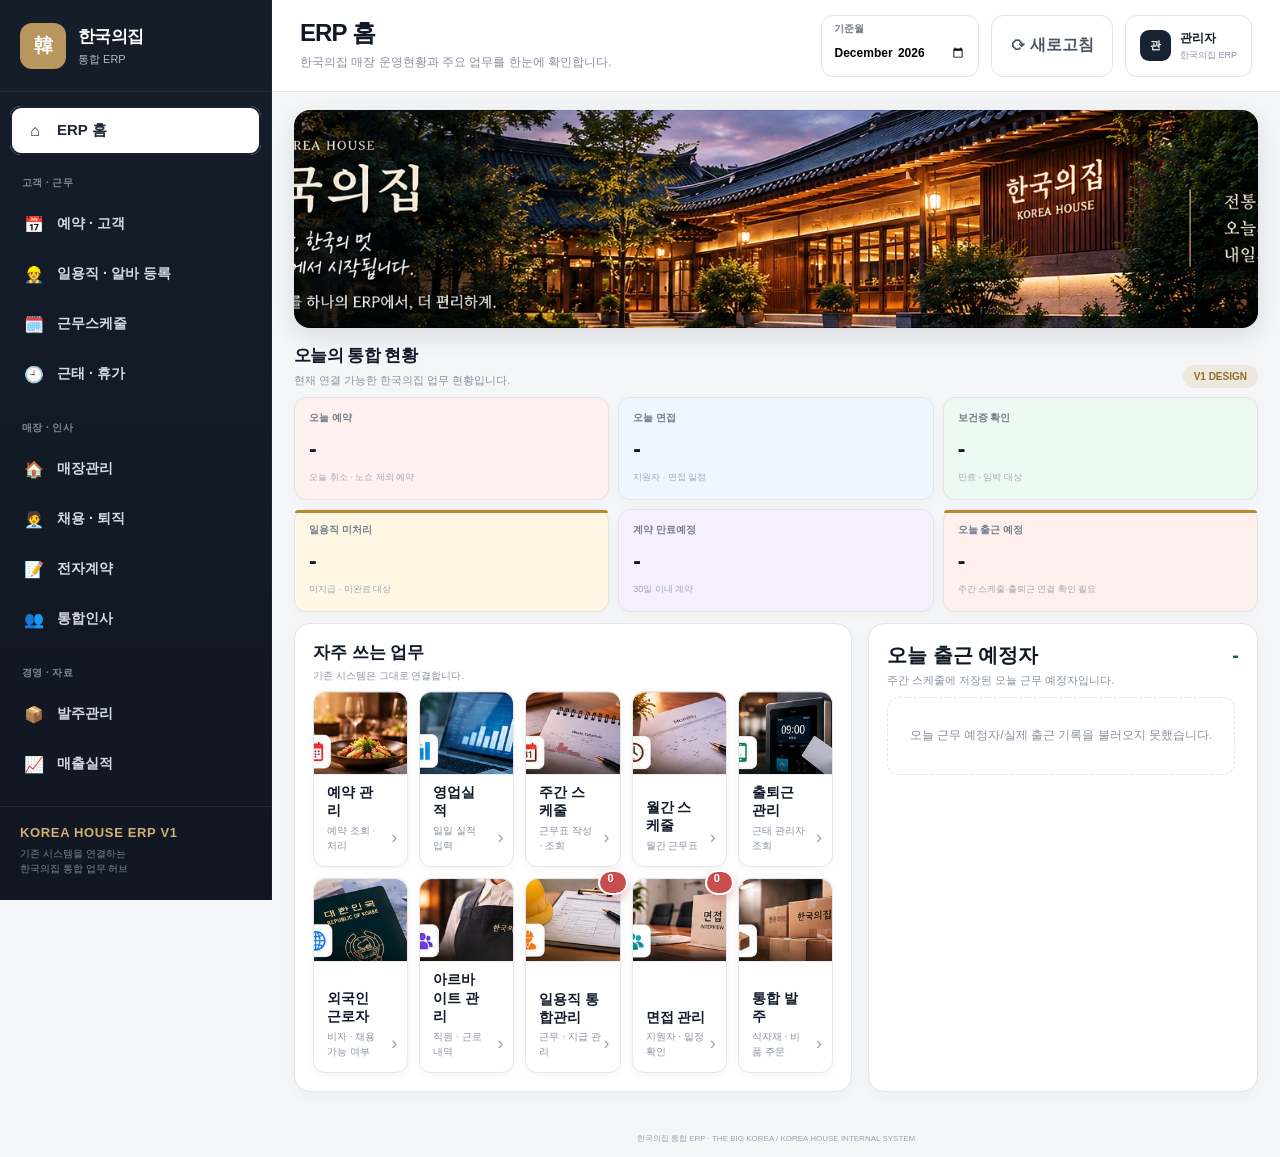
==== index.html @ a476c3e0 "자주쓰는업무 카드 및 출근예정자 확대" ====
<!doctype html>
<html lang="ko">
<head>
  <meta charset="utf-8">
  <meta name="viewport" content="width=device-width, initial-scale=1">
  <meta name="theme-color" content="#111827">
  <title>한국의집 통합 ERP</title>
  <link rel="stylesheet" href="style.css?v=13">
</head>
<body>
<div class="app">
  <aside class="sidebar">
    <div class="brand">
      <div class="brand-mark">韓</div>
      <div><strong>한국의집</strong><small>통합 ERP</small></div>
    </div>

    <div class="side-scroll">
      <a class="side-home" href="#home"><span class="side-ico">⌂</span>ERP 홈</a>

      <div class="side-section-title">고객 · 근무</div>
      <a class="side-link" href="#reservation"><span class="side-ico">📅</span>예약 · 고객</a>
      <a class="side-link" href="#daily"><span class="side-ico">👷</span>일용직 · 알바 등록</a>
      <a class="side-link" href="#schedule"><span class="side-ico">🗓️</span>근무스케줄</a>
      <a class="side-link" href="#attendance"><span class="side-ico">🕘</span>근태 · 휴가</a>

      <div class="side-section-title">매장 · 인사</div>
      <a class="side-link" href="#store"><span class="side-ico">🏠</span>매장관리</a>
      <a class="side-link" href="#recruit"><span class="side-ico">🧑‍💼</span>채용 · 퇴직</a>
      <a class="side-link" href="#contract"><span class="side-ico">📝</span>전자계약</a>
      <a class="side-link" href="#hr"><span class="side-ico">👥</span>통합인사</a>

      <div class="side-section-title">경영 · 자료</div>
      <a class="side-link" href="#order"><span class="side-ico">📦</span>발주관리</a>
      <a class="side-link" href="#performance"><span class="side-ico">📈</span>매출실적</a>
      <a class="side-link" href="#payroll"><span class="side-ico">💳</span>급여관리</a>
      <a class="side-link" href="#ledger"><span class="side-ico">📚</span>원장 · 자료</a>
    </div>

    <div class="side-footer">
      <strong>KOREA HOUSE ERP V1</strong>
      <span>기존 시스템을 연결하는<br>한국의집 통합 업무 허브</span>
    </div>
  </aside>

  <div class="main">
    <header class="topbar">
      <button class="mobile-toggle" onclick="document.body.classList.toggle('menu-open')">☰</button>
      <div class="top-title">
        <h1 id="pageTitle">ERP 홈</h1>
        <p id="pageDesc">한국의집 매장 운영현황과 주요 업무를 한눈에 확인합니다.</p>
      </div>

      <div class="top-actions">
        <div class="month-box">
          <div class="label">기준월</div>
          <input class="month-input" type="month" id="baseMonth">
        </div>
        <button class="refresh" type="button" onclick="location.reload()">⟳ 새로고침</button>
        <div class="admin-box">
          <div class="admin-icon">관</div>
          <div><strong>관리자</strong><small>한국의집 ERP</small></div>
        </div>
      </div>
    </header>

    <main class="page" id="home">
      <section class="hero home-view hero-koreahouse">
        <div>
          <div class="eyebrow">KOREA HOUSE MANAGEMENT HUB</div>
          <h2>한국의집의 모든 업무를<br><em>하나의 ERP에서 연결합니다.</em></h2>
          <p>기존 한국의집 인트라넷과 각 시스템은 그대로 유지하고, ERP에서 통합 조회·연결하는 구조입니다.</p>
        </div>
        <div class="hero-side">
          <strong>통합현황</strong>
          <span>예약 · 인사 · 근태 · 급여 · 매출</span>
        </div>
      </section>

      <section class="section home-view">
        <div class="section-head">
          <div><h3>오늘의 통합 현황</h3><p>현재 연결 가능한 한국의집 업무 현황입니다.</p></div>
          <span class="version">V1 DESIGN</span>
        </div>

        <div class="status-grid">
          <div class="status-card" role="button" tabindex="0"
               onclick="openStatusDetail('https://script.google.com/macros/s/AKfycbztW1jBJBIF9QxsXhJMmXfb24w1bPZCQbIormWPiEyiRIx2stbS3YmUABpbc4PtWnZ8/exec')"
               onkeydown="openStatusDetailByKey(event,'https://script.google.com/macros/s/AKfycbztW1jBJBIF9QxsXhJMmXfb24w1bPZCQbIormWPiEyiRIx2stbS3YmUABpbc4PtWnZ8/exec')"
               title="오늘 예약 상세내역 보기" style="cursor:pointer">
            <div class="status-label">오늘 예약</div>
            <div class="status-value" id="statusReservation">-</div>
            <div class="status-desc">오늘 취소 · 노쇼 제외 예약</div>
          </div>
          <div class="status-card" role="button" tabindex="0"
               onclick="openStatusDetail('https://thebigkorea.github.io/koreahouse-intranet/applicant-admin.html')"
               onkeydown="openStatusDetailByKey(event,'https://thebigkorea.github.io/koreahouse-intranet/applicant-admin.html')"
               title="오늘 면접 상세내역 보기" style="cursor:pointer">
            <div class="status-label">오늘 면접</div>
            <div class="status-value" id="statusInterview">-</div>
            <div class="status-desc">지원자 · 면접 일정</div>
          </div>
          <div class="status-card" role="button" tabindex="0"
               onclick="openStatusDetail('https://thebigkorea.github.io/koreahouse-intranet/health-cert.html')"
               onkeydown="openStatusDetailByKey(event,'https://thebigkorea.github.io/koreahouse-intranet/health-cert.html')"
               title="보건증 상세내역 보기" style="cursor:pointer">
            <div class="status-label">보건증 확인</div>
            <div class="status-value" id="statusHealth">-</div>
            <div class="status-desc">만료 · 임박 대상</div>
          </div>
          <div class="status-card emphasis" role="button" tabindex="0"
               onclick="openStatusDetail('https://thebigkorea.github.io/thebigkorea-hq/daily-worker.html')"
               onkeydown="openStatusDetailByKey(event,'https://thebigkorea.github.io/thebigkorea-hq/daily-worker.html')"
               title="일용직 미처리 상세내역 보기" style="cursor:pointer">
            <div class="status-label">일용직 미처리</div>
            <div class="status-value" id="statusDaily">-</div>
            <div class="status-desc">미지급 · 미완료 대상</div>
          </div>
          <div class="status-card" role="button" tabindex="0"
               onclick="openStatusDetail('https://thebigkorea.github.io/thebigkorea-hq/contract-admin.html')"
               onkeydown="openStatusDetailByKey(event,'https://thebigkorea.github.io/thebigkorea-hq/contract-admin.html')"
               title="계약 만료예정 상세내역 보기" style="cursor:pointer">
            <div class="status-label">계약 만료예정</div>
            <div class="status-value" id="statusContract">-</div>
            <div class="status-desc">30일 이내 계약</div>
          </div>
          <div class="status-card emphasis" role="button" tabindex="0"
               onclick="openStatusDetail('https://thebigkorea.github.io/koreahouse-weekly-schedule/')"
               onkeydown="openStatusDetailByKey(event,'https://thebigkorea.github.io/koreahouse-weekly-schedule/')"
               title="오늘 주간 근무표 보기"
               style="cursor:pointer">
            <div class="status-label">오늘 출근 예정</div>
            <div class="status-value" id="statusAttendance">-</div>
            <div class="status-desc" id="statusAttendanceDesc">주간 근무표 불러오는 중</div>
          </div>
        </div>

        <div class="home-lower">
          <div class="panel">
            <div class="panel-head">
              <div><h3>자주 쓰는 업무</h3><p>기존 시스템은 그대로 연결합니다.</p></div>
            </div>
            <div class="quick-grid">
              <a class="quick quick-reservation" target="_blank" href="https://script.google.com/macros/s/AKfycbztW1jBJBIF9QxsXhJMmXfb24w1bPZCQbIormWPiEyiRIx2stbS3YmUABpbc4PtWnZ8/exec"><span><strong>예약 관리</strong><small>예약 조회 · 처리</small></span>
              </a>
              <a class="quick quick-sales" target="_blank" href="https://script.google.com/macros/s/AKfycbx-QNqhusp57z6cxhKLcTymf0z5gx7mHkt9kOrcLEGIfxN9b-kgNlk8qtZ_VLWv57dA/exec"><span><strong>영업실적</strong><small>일일 실적 입력</small></span>
              </a>
              <a class="quick quick-weekly" target="_blank" href="https://thebigkorea.github.io/koreahouse-weekly-schedule/"><span><strong>주간 스케줄</strong><small>근무표 작성 · 조회</small></span>
              </a>
              <a class="quick quick-monthly" target="_blank" href="https://thebigkorea.github.io/koreahouse-schedule/"><span><strong>월간 스케줄</strong><small>월간 근무표</small></span>
              </a>
              <a class="quick quick-attendance" href="#" onclick="openAttendanceManage();return false"><span><strong>출퇴근 관리</strong><small>근태 관리자 조회</small></span>
              </a>
              <a class="quick quick-foreign" target="_blank" href="https://thebigkorea.github.io/thebigkorea-hq/foreign-worker-visa.html"><span><strong>외국인 근로자</strong><small>비자 · 채용 가능 여부</small></span>
              </a>
              <a class="quick quick-parttime" target="_blank" href="https://script.google.com/macros/s/AKfycbxvr3itmxIu-yO8yzKkcN0EcBH9TY41f4-E_jVIrCeGn8BxSmuAbmARlV9cXKGAN-aPRA/exec"><span><strong>아르바이트 관리</strong><small>직원 · 근로내역</small></span>
              </a>
              <a class="quick quick-daily" target="_blank" href="https://thebigkorea.github.io/thebigkorea-hq/daily-worker.html"><span><strong>일용직 통합관리</strong><small>근무 · 지급 관리</small></span>
                <span id="koreaDailyUnpaidBadgeTop" class="badge">0</span>
              </a>
              <a class="quick quick-interview" target="_blank" href="https://thebigkorea.github.io/koreahouse-intranet/applicant-admin.html"><span><strong>면접 관리</strong><small>지원자 · 일정 확인</small></span>
                <span id="todayInterviewBadgeTop" class="badge">0</span>
              </a>
              <a class="quick quick-order" target="_blank" href="https://thebigkorea.github.io/koreahouse-intranet/koreahouse-order.html"><span><strong>통합 발주</strong><small>식자재 · 비품 주문</small></span>
              </a>
            </div>
          </div>

          <div class="panel attendance-roster-panel">
            <div class="panel-head">
              <div><h3>오늘 출근 예정자</h3><p>주간 스케줄에 저장된 오늘 근무 예정자입니다.</p></div>
              <strong class="attendance-roster-count" id="attendanceRosterCount">-</strong>
            </div>
            <div class="attendance-name-list" id="attendanceNameList">
              <div class="attendance-empty">오늘 근무 예정자 목록을 불러오는 중입니다.</div>
            </div>
          </div>

        </div>
      </section>

      <section class="section work-view" id="workArea">
        <div class="section-head"><div><h3>전체 업무</h3><p>업무 성격별 세부 시스템입니다.</p></div></div>
        <div class="module-grid">

          <article class="module" id="store">
            <div class="module-head"><span class="module-icon">🏠</span><div><h4>매장관리</h4><p>한국의집 운영 입력, 보건증 및 매장 원장</p></div></div>
            <div class="module-body">
              <div class="task-grid">
                <a class="task primary" target="_blank" href="https://thebigkorea.github.io/koreahouse-intranet/store-manager.html">매장 운영 입력</a>
                <a class="task" target="_blank" href="https://docs.google.com/spreadsheets/d/1msk6vf_5zPXcUH9iimGW82BQzeiKXpDyxm2itsq7o1Q/edit?gid=370891861#gid=370891861">매장 원장 조회</a>
                <a class="task" target="_blank" href="https://drive.worksmobile.com/drive/web/my?resourceKey=MTAwMDAxNTA0NzA1MTQyfDM0NzI2MDA4NDIzMTAyMjcyMDl8RHww&resourceLocation=24101">영업 관련 파일</a>
                <a class="task" target="_blank" href="https://thebigkorea.github.io/koreahouse-intranet/health-cert.html">보건증 관리<span id="healthCertBadge" class="badge">0</span></a>
              </div>
            </div>
          </article>

          <article class="module" id="reservation">
            <div class="module-head"><span class="module-icon">📅</span><div><h4>예약 · 고객관리</h4><p>예약, 고객 CRM, 문자 발송</p></div></div>
            <div class="module-body">
              <div class="task-grid">
                <a class="task primary" target="_blank" href="https://script.google.com/macros/s/AKfycbztW1jBJBIF9QxsXhJMmXfb24w1bPZCQbIormWPiEyiRIx2stbS3YmUABpbc4PtWnZ8/exec">예약 관리</a>
                <a class="task" target="_blank" href="https://script.google.com/macros/s/AKfycbztW1jBJBIF9QxsXhJMmXfb24w1bPZCQbIormWPiEyiRIx2stbS3YmUABpbc4PtWnZ8/exec?page=customer-manager">고객 관리</a>
                <a class="task" target="_blank" href="https://script.google.com/macros/s/AKfycbztW1jBJBIF9QxsXhJMmXfb24w1bPZCQbIormWPiEyiRIx2stbS3YmUABpbc4PtWnZ8/exec?page=sms-manager">문자 관리</a>
              </div>
            </div>
          </article>

          <article class="module" id="order">
            <div class="module-head"><span class="module-icon">📦</span><div><h4>발주관리</h4><p>식자재 · 비품 발주 및 관련 자료</p></div></div>
            <div class="module-body">
              <div class="task-grid">
                <a class="task primary" target="_blank" href="https://thebigkorea.github.io/koreahouse-intranet/koreahouse-order.html">통합 발주</a>
                <a class="task" target="_blank" href="https://drive.worksmobile.com/drive/web/my?resourceKey=MTAwMDAxNTA0NzA1MTQyfDM0NzI2MDA4NDIzMTAyMjcyMDl8RHww&resourceLocation=24101">발주 · 영업 관련 파일</a>
              </div>
            </div>
          </article>

          <article class="module" id="schedule">
            <div class="module-head"><span class="module-icon">🗓️</span><div><h4>근무 스케줄</h4><p>주간 · 월간 근무계획</p></div></div>
            <div class="module-body">
              <div class="task-grid">
                <a class="task primary" target="_blank" href="https://thebigkorea.github.io/koreahouse-weekly-schedule/">주간 스케줄 관리</a>
                <a class="task" target="_blank" href="https://thebigkorea.github.io/koreahouse-schedule/">월간 스케줄 관리</a>
                <a class="task" target="_blank" href="https://docs.google.com/spreadsheets/d/1y1f4noa90DCA_YxZYx9MXe_A523Z5g2raeLU4d4wwb4/edit?gid=950636545#gid=950636545">스케줄 원장</a>
              </div>
            </div>
          </article>

          <article class="module" id="performance">
            <div class="module-head"><span class="module-icon">📈</span><div><h4>매출 · 영업실적</h4><p>실적 입력, 조회, 대시보드</p></div></div>
            <div class="module-body">
              <div class="task-grid">
                <a class="task primary" target="_blank" href="https://script.google.com/macros/s/AKfycbx-QNqhusp57z6cxhKLcTymf0z5gx7mHkt9kOrcLEGIfxN9b-kgNlk8qtZ_VLWv57dA/exec">영업실적 입력</a>
                <a class="task" target="_blank" href="https://script.google.com/macros/s/AKfycbzX4BEypYJv6h-5FZBTCFx1iJfHk-3DPBIHO9yRJfUmdXyy6xATo7vGnjG_T1swabh7XQ/exec">경영 대시보드</a>
                <a class="task" target="_blank" href="https://docs.google.com/spreadsheets/d/1VXAFKtm7IaK6Ns_QbrRzpP8XnzBHau6e49GXhNe0uQg/edit?gid=949326317#gid=949326317">영업실적 원장</a>
              </div>
            </div>
          </article>

          <article class="module" id="hr">
            <div class="module-head"><span class="module-icon">👥</span><div><h4>통합 인사</h4><p>직원정보 및 인사대장</p></div></div>
            <div class="module-body">
              <div class="task-grid">
                <a class="task secure" href="#" onclick="openHrLedger();return false">인사관리대장</a>
                <a class="task" target="_blank" href="https://thebigkorea.github.io/thebigkorea-hq/employee-info.html">직원정보 입력</a>
              </div>
            </div>
          </article>

          <article class="module" id="attendance">
            <div class="module-head"><span class="module-icon">🕘</span><div><h4>근태 · 휴가</h4><p>출퇴근, 초과근무, 연월차</p></div></div>
            <div class="module-body">
              <div class="task-grid">
                <a class="task primary" target="_blank" href="https://thebigkorea.github.io/koreahouse-attendance/?v=3">출퇴근 등록</a>
                <a class="task secure" href="#" onclick="openAttendanceAdmin();return false">출퇴근 관리자</a>
                <a class="task secure" href="#" onclick="openOvertimePage('https://thebigkorea.github.io/koreahouse-intranet/overtime.html');return false">초과근무 입력</a>
                <a class="task secure" href="#" onclick="openOvertimePage('https://thebigkorea.github.io/koreahouse-intranet/overtime-admin.html');return false">초과근무 조회</a>
                <a class="task" target="_blank" href="https://thebigkorea.github.io/koreahouse-leave/">연월차 관리</a>
              </div>
            </div>
          </article>

          <article class="module" id="contract">
            <div class="module-head"><span class="module-icon">📝</span><div><h4>전자계약</h4><p>근로계약 작성 및 계약서 관리</p></div></div>
            <div class="module-body">
              <div class="task-grid">
                <a class="task primary" target="_blank" href="https://thebigkorea.github.io/thebigkorea-hq/regular-contract.html">정규직 근로계약서</a>
                <a class="task" target="_blank" href="https://thebigkorea.github.io/thebigkorea-hq/part-contract.html">아르바이트 근로계약서</a>
                <a class="task" target="_blank" href="https://thebigkorea.github.io/thebigkorea-hq/service-contract.html">사업소득 · 용역계약서</a>
                <a class="task" target="_blank" href="https://thebigkorea.github.io/thebigkorea-hq/contract-admin.html">계약서 관리자<span id="contractExpireBadge" class="badge">0</span></a>
              </div>
            </div>
          </article>

          <article class="module" id="payroll">
            <div class="module-head"><span class="module-icon">💳</span><div><h4>급여관리</h4><p>급여 조회, 계산, 확정</p></div></div>
            <div class="module-body">
              <div class="task-grid">
                <a class="task primary" target="_blank" href="https://thebigkorea.github.io/thebigkorea-payroll-test/">급여관리</a>
              </div>
            </div>
          </article>

          <article class="module" id="daily">
            <div class="module-head"><span class="module-icon">👷</span><div><h4>일용직 · 알바 등록</h4><p>근로내역 및 지급 관리</p></div></div>
            <div class="module-body">
              <div class="task-grid">
                <a class="task primary" target="_blank" href="https://thebigkorea.github.io/thebigkorea-hq/daily-worker.html">일용직 통합관리<span id="koreaDailyUnpaidBadge" class="badge">0</span></a>
                <a class="task" target="_blank" href="https://script.google.com/macros/s/AKfycbxvr3itmxIu-yO8yzKkcN0EcBH9TY41f4-E_jVIrCeGn8BxSmuAbmARlV9cXKGAN-aPRA/exec">아르바이트 관리</a>
                <a class="task" target="_blank" href="https://docs.google.com/spreadsheets/d/1df-V4NKqg1rIYCk9hGH39iQZZdNkIfIpwA4DRjhsYcg/edit?gid=0#gid=0">일용직 원장<span id="dailyUnpaidBadgeReport" class="badge">0</span></a>
              </div>
            </div>
          </article>

          <article class="module" id="recruit">
            <div class="module-head"><span class="module-icon">🧑‍💼</span><div><h4>채용 · 퇴직</h4><p>지원자, 증명서, 비자 및 퇴직 관리</p></div></div>
            <div class="module-body">
              <div class="task-grid">
                <a class="task" target="_blank" href="https://thebigkorea.github.io/koreahouse-intranet/applicant.html">지원자 등록</a>
                <a class="task primary" target="_blank" href="https://thebigkorea.github.io/koreahouse-intranet/applicant-admin.html">면접 관리<span id="todayInterviewBadge" class="badge">0</span></a>
                <a class="task" target="_blank" href="https://thebigkorea.github.io/thebigkorea-hq/foreign-worker-visa.html">외국인 비자 확인</a>
                <a class="task" target="_blank" href="https://thebigkorea.github.io/hr-system/certificate.html">재직증명서</a>
                <a class="task" target="_blank" href="https://thebigkorea.github.io/hr-system/career.html">경력증명서</a>
                <a class="task" target="_blank" href="https://thebigkorea.github.io/hr-system/retirement-admin.html">퇴직서 작성</a>
                <a class="task" target="_blank" href="https://thebigkorea.github.io/hr-system/retirement-list.html">퇴직서 관리자</a>
              </div>
            </div>
          </article>

          <article class="module" id="ledger">
            <div class="module-head"><span class="module-icon">📚</span><div><h4>원장 · 관리자 자료</h4><p>각종 원장 및 관리자 조회</p></div></div>
            <div class="module-body">
              <div class="task-grid">
                <a class="task secure" href="#" onclick="openStaffList();return false">직원 목록</a>
                <a class="task secure" href="#" onclick="openHrSheet();return false">인사 원장 조회</a>
                <a class="task secure" href="#" onclick="openApplicantSheet();return false">지원자 원장 조회</a>
                <a class="task secure" href="#" onclick="openContractLedger();return false">근로계약서 원장</a>
                <a class="task" target="_blank" href="https://thebigkorea.github.io/hr-system/retirement-auth.html">퇴직서 원장</a>
              </div>
              <div class="admin-note">기존 HTML에 깨진 문자열로 들어 있던 일부 관리자 링크는 실제 주소 확인 전까지 제외했습니다.</div>
            </div>
          </article>

        </div>
      </section>
    </main>

    <footer>한국의집 통합 ERP · THE BIG KOREA / KOREA HOUSE INTERNAL SYSTEM</footer>
  </div>
</div>

  <script>
    function openStatusDetail(url) {
      window.open(url, '_blank', 'noopener,noreferrer');
    }

    function openStatusDetailByKey(event, url) {
      if (event.key === 'Enter' || event.key === ' ') {
        event.preventDefault();
        openStatusDetail(url);
      }
    }

    // 왼쪽 메뉴와 동일한 순서로 전체 업무 카드를 배치합니다.
    const moduleOrder = [
      'reservation',
      'daily',
      'schedule',
      'attendance',
      'store',
      'recruit',
      'contract',
      'hr',
      'order',
      'performance',
      'payroll',
      'ledger'
    ];

    const moduleGrid = document.querySelector('.module-grid');
    moduleOrder.forEach((id) => {
      const module = document.getElementById(id);
      if (moduleGrid && module) moduleGrid.appendChild(module);
    });
  </script>
  <script src="script.js?v=10"></script>
  <script>
    /* ===== 기존 한국의집 업무 포털 주소 기준 강제 보정 ===== */
    function erpSecureOpen(message, url) {
      if (typeof secureOpen === 'function') {
        return secureOpen(message, url);
      }
      const pw = prompt(message);
      if (pw === null) return;
      if (pw !== '1234') {
        alert('비밀번호가 올바르지 않습니다.');
        return;
      }
      window.open(url, '_blank', 'noopener,noreferrer');
    }

    function openOvertimePage(url) {
      erpSecureOpen('초과근무 관리 비밀번호를 입력하세요.', url);
    }
    function openHrLedger() {
      erpSecureOpen('인사관리대장 비밀번호를 입력하세요.', 'https://thebigkorea.github.io/thebigkorea-hq/employee-admin.html');
    }
    function openHrSheet() {
      erpSecureOpen('인사 원장조회 비밀번호를 입력하세요.', 'https://docs.google.com/spreadsheets/d/1sSKno2C3Gnvx-FwfEru_rsP0QWzliWcVEQIKe9vXFqc/edit?gid=0#gid=0');
    }
    function openApplicantSheet() {
      erpSecureOpen('지원자 원장조회 비밀번호를 입력하세요.', 'https://docs.google.com/spreadsheets/d/1WgLVb-hTehmz2huM5e-gyds1s8aX-7eBhMCYVZEyFDM/edit?gid=1278172800#gid=1278172800');
    }
    function openAttendanceAdmin() {
      erpSecureOpen('출퇴근 관리자 조회 비밀번호를 입력하세요.', 'https://thebigkorea.github.io/koreahouse-attendance/admin.html');
    }
    function openAttendanceManage() {
      erpSecureOpen('출퇴근 관리 비밀번호를 입력하세요.', 'https://thebigkorea.github.io/koreahouse-attendance/admin.html');
    }
    function openStaffList() {
      erpSecureOpen('직원 목록 비밀번호를 입력하세요.', 'https://docs.google.com/spreadsheets/d/1y1f4noa90DCA_YxZYx9MXe_A523Z5g2raeLU4d4wwb4/edit?gid=422940514#gid=422940514');
    }
    function openContractLedger() {
      erpSecureOpen('근로계약서 원장조회 비밀번호를 입력하세요.', 'https://docs.google.com/spreadsheets/d/1sSKno2C3Gnvx-FwfEru_rsP0QWzliWcVEQIKe9vXFqc/edit?gid=1591232369#gid=1591232369');
    }
  </script>
</body>
</html>
---- style.css ----
:root{
      --navy:#111827;
      --navy2:#1d2638;
      --navy3:#232d40;
      --gold:#c3984e;
      --bg:#f5f6f8;
      --paper:#ffffff;
      --line:#e1e5ea;
      --ink:#111827;
      --muted:#8992a1;
      --blue:#4b65d8;
      --red:#c95555;
      --green:#2f7a61;
      --orange:#c8922d;
      --sidebar:272px;
      --shadow:0 10px 28px rgba(17,24,39,.07);
    }
    *{box-sizing:border-box}
    html{scroll-behavior:smooth}
    body{
      margin:0;
      background:var(--bg);
      color:var(--ink);
      font-family:Pretendard,"Noto Sans KR","Segoe UI",sans-serif;
    }
    a{text-decoration:none;color:inherit}
    button,input{font:inherit}

    .app{
      min-height:100vh;
      display:grid;
      grid-template-columns:var(--sidebar) minmax(0,1fr);
    }

    /* SIDEBAR */
    .sidebar{
      position:sticky;top:0;height:100vh;
      background:linear-gradient(180deg,#151d2b 0%,#101722 100%);
      color:#fff;
      display:flex;flex-direction:column;
      border-right:1px solid rgba(255,255,255,.04);
      z-index:50;
    }
    .brand{
      min-height:92px;
      display:flex;align-items:center;gap:12px;
      padding:18px 20px;
      border-bottom:1px solid rgba(255,255,255,.08);
    }
    .brand-mark{
      width:46px;height:46px;border-radius:12px;
      background:#b9965e;
      display:grid;place-items:center;
      font-size:19px;font-weight:900;color:#fff;
      flex:none;
    }
    .brand strong{display:block;font-size:17px;letter-spacing:-.03em}
    .brand small{display:block;margin-top:4px;color:#aeb7c3;font-size:11px}
    .side-scroll{overflow:auto;padding:14px 10px 18px}
    .side-home{
      display:flex;align-items:center;gap:11px;
      min-height:49px;padding:0 14px;
      background:#fff;color:#1f2937;
      border-radius:11px;
      font-weight:800;font-size:15px;
      box-shadow:inset 0 0 0 2px #172033;
    }
    .side-section-title{
      padding:21px 12px 8px;
      font-size:10px;
      color:#7e8898;
      letter-spacing:.04em;
      font-weight:800;
    }
    .side-link{
      display:flex;align-items:center;gap:12px;
      min-height:48px;padding:0 13px;
      border-radius:10px;
      color:#d4dae2;
      font-weight:750;font-size:14px;
      margin:2px 0;
    }
    .side-link:hover{background:rgba(255,255,255,.075);color:#fff}
    .side-ico{width:22px;text-align:center;font-size:16px}
    .side-footer{
      margin-top:auto;
      padding:18px 20px 24px;
      border-top:1px solid rgba(255,255,255,.08);
    }
    .side-footer strong{display:block;color:#d1ae72;font-size:13px;letter-spacing:.05em}
    .side-footer span{display:block;margin-top:6px;color:#798494;font-size:10px;line-height:1.5}

    /* TOPBAR */
    .main{min-width:0}
    .topbar{
      height:92px;
      background:#fff;
      border-bottom:1px solid var(--line);
      display:flex;align-items:center;
      padding:0 28px;
      position:sticky;top:0;z-index:30;
    }
    .top-title h1{font-size:24px;line-height:1;margin:0;letter-spacing:-.04em}
    .top-title p{margin:9px 0 0;color:var(--muted);font-size:12px}
    .top-actions{
      margin-left:auto;display:flex;align-items:center;gap:12px;
    }
    .month-box .label{
      font-size:10px;color:#70798a;font-weight:800;margin-bottom:5px;
    }
    .month-input{
      height:39px;border:1px solid #dfe4ea;border-radius:10px;
      background:#fff;padding:0 10px;font-size:12px;font-weight:800;
    }
    .refresh{
      height:42px;padding:0 15px;border:1px solid #dfe4ea;background:#fff;
      border-radius:10px;font-weight:800;color:#4b5563;cursor:pointer;
    }
    .admin-box{
      height:46px;padding:0 12px;
      border:1px solid #dfe4ea;border-radius:11px;
      display:flex;align-items:center;gap:9px;background:#fff;
    }
    .admin-icon{
      width:31px;height:31px;border-radius:9px;background:#192233;color:#fff;
      display:grid;place-items:center;font-size:11px;font-weight:900;
    }
    .admin-box strong{display:block;font-size:12px}
    .admin-box small{display:block;color:var(--muted);font-size:9px;margin-top:2px}
    .mobile-toggle{display:none}

    .page{
      max-width:1500px;
      margin:auto;
      padding:27px 28px 40px;
    }

    /* HERO */
    .hero{
      min-height:198px;
      border-radius:21px;
      background:linear-gradient(125deg,#20293c 0%,#1c2639 65%,#192235 100%);
      color:#fff;
      padding:33px;
      display:grid;
      grid-template-columns:minmax(0,1fr) 228px;
      align-items:center;
      gap:28px;
      box-shadow:var(--shadow);
    }
    .eyebrow{font-size:11px;font-weight:900;letter-spacing:.16em;color:#d4af72}
    .hero h2{
      font-size:29px;line-height:1.4;margin:10px 0 12px;
      letter-spacing:-.045em;
    }
    .hero p{margin:0;color:#c9d0da;font-size:13px}
    .hero-side{
      min-height:94px;border:1px solid rgba(255,255,255,.15);
      background:rgba(255,255,255,.055);
      border-radius:17px;padding:22px;
      display:flex;flex-direction:column;justify-content:center;
    }
    .hero-side strong{font-size:18px}
    .hero-side span{margin-top:7px;color:#bbc4d0;font-size:11px}

    /* SECTION */
    .section{margin-top:26px;scroll-margin-top:108px}
    .section-head{
      display:flex;justify-content:space-between;align-items:flex-end;
      gap:16px;margin-bottom:13px;
    }
    .section-head h3{font-size:18px;margin:0;letter-spacing:-.035em}
    .section-head p{font-size:11px;color:var(--muted);margin:6px 0 0}
    .version{
      padding:6px 11px;border-radius:20px;background:#eee8dc;
      color:#8e6e32;font-size:10px;font-weight:900;
    }

    /* STATUS */
    .status-grid{
      display:grid;grid-template-columns:repeat(6,minmax(0,1fr));gap:12px;
    }
    .status-card{
      min-height:130px;
      background:#fff;border:1px solid var(--line);border-radius:16px;
      padding:18px;
      box-shadow:0 3px 12px rgba(17,24,39,.03);
      position:relative;
    }
    .status-card.emphasis::before{
      content:"";position:absolute;left:0;right:0;top:0;height:3px;
      border-radius:16px 16px 0 0;background:#b88934;
    }
    .status-label{font-size:11px;color:#737d8c;font-weight:800}
    .status-value{font-size:26px;font-weight:900;margin-top:17px;letter-spacing:-.04em}
    .status-desc{font-size:10px;color:#a0a7b2;margin-top:13px}

    /* HOME LOWER */
    .home-lower{
      display:grid;grid-template-columns:minmax(0,2fr) minmax(310px,.9fr);
      gap:16px;margin-top:15px;
    }
    .panel{
      background:#fff;border:1px solid var(--line);border-radius:17px;
      padding:22px;box-shadow:0 4px 14px rgba(17,24,39,.035);
    }
    .panel-head{
      display:flex;justify-content:space-between;align-items:start;gap:12px;
      margin-bottom:12px;
    }
    .panel-head h3{margin:0;font-size:20px;line-height:1.3}
    .panel-head p{margin:7px 0 0;color:var(--muted);font-size:12px;line-height:1.5}
    .panel-head a{font-size:12px;color:#5368d7;font-weight:800;padding:3px 0}

    .quick-grid{
      display:grid;grid-template-columns:repeat(5,minmax(0,1fr));gap:12px;
    }
    .quick{
      min-height:138px;
      border:1px solid var(--line);
      border-radius:14px;padding:20px;
      background:#fff;
      display:flex;flex-direction:column;justify-content:space-between;
      position:relative;transition:.15s;
    }
    .quick:hover{transform:translateY(-2px);border-color:#c8ced7;box-shadow:0 8px 18px rgba(17,24,39,.06)}
    .quick-ico{font-size:30px;line-height:1}
    .quick strong{font-size:15px;line-height:1.35}
    .quick small{display:block;margin-top:7px;font-size:12px;line-height:1.45;color:var(--muted)}
    .badge{
      min-width:19px;height:19px;padding:0 5px;border-radius:14px;
      background:#c84e4e;color:#fff;display:none;place-items:center;
      font-size:9px;position:absolute;right:-5px;top:-6px;
    }

    .alert-list{display:flex;flex-direction:column;gap:11px}
    .alert-item{
      min-height:76px;border:1px solid var(--line);border-radius:13px;
      padding:15px 14px;display:grid;grid-template-columns:14px minmax(0,1fr) auto;
      gap:12px;align-items:center;
    }
    .dot{width:10px;height:10px;border-radius:50%;background:#c05a58}
    .dot.gold{background:#b98931}
    .dot.green{background:#4e8d70}
    .alert-item strong{display:block;font-size:14px;line-height:1.35}
    .alert-item small{display:block;font-size:11px;line-height:1.45;color:var(--muted);margin-top:5px}
    .alert-item a{font-size:12px;color:#5568d8;font-weight:800;padding:8px 4px}

    .attendance-roster-count{
      flex:0 0 auto;color:#1f5f49;font-size:18px;line-height:1.3;
    }
    .attendance-name-list{
      display:flex;flex-direction:column;gap:9px;max-height:296px;
      overflow-y:auto;padding-right:4px;
    }
    .attendance-person{
      min-height:54px;border:1px solid var(--line);border-radius:12px;
      padding:10px 12px;display:flex;align-items:center;
      justify-content:space-between;gap:12px;background:#fff;
    }
    .attendance-person-info{min-width:0}
    .attendance-person-info strong{display:block;font-size:14px;line-height:1.35}
    .attendance-person-info small{
      display:block;margin-top:4px;color:var(--muted);font-size:11px;
    }
    .attendance-state{
      flex:0 0 auto;padding:6px 9px;border-radius:999px;
      font-size:10px;font-weight:800;white-space:nowrap;
    }
    .attendance-state.working{background:#e6f4ed;color:#277255}
    .attendance-state.completed{background:#eef1f5;color:#697386}
    .attendance-empty{
      min-height:78px;border:1px dashed var(--line);border-radius:12px;
      display:grid;place-items:center;padding:16px;text-align:center;
      color:var(--muted);font-size:12px;
    }

    /* MODULES */
    .module-grid{
      display:grid;grid-template-columns:repeat(2,minmax(0,1fr));gap:16px;
    }
    .module{
      background:#fff;border:1px solid var(--line);border-radius:18px;
      box-shadow:0 4px 14px rgba(17,24,39,.035);overflow:hidden;
    }
    .module-head{
      min-height:72px;padding:16px 18px;
      display:flex;align-items:center;gap:12px;
      border-bottom:1px solid var(--line);
    }
    .module-icon{
      width:41px;height:41px;border-radius:11px;background:#eef1f5;
      display:grid;place-items:center;font-size:19px;
    }
    .module-head h4{margin:0;font-size:15px}
    .module-head p{margin:4px 0 0;color:var(--muted);font-size:10px}
    .module-body{padding:16px 18px 18px}
    .group + .group{margin-top:16px}
    .group-title{font-size:10px;font-weight:800;color:#7b8492;margin-bottom:8px}
    .task-grid{
      display:grid;grid-template-columns:repeat(2,minmax(0,1fr));gap:8px;
    }
    .task{
      min-height:43px;padding:10px 11px;border:1px solid #e7eaf0;
      border-radius:10px;background:#f8f9fb;font-size:11px;font-weight:750;
      display:flex;align-items:center;justify-content:space-between;gap:8px;
      position:relative;
    }
    .task:hover{background:#f1f4f7}
    .task::after{content:"↗";color:#9aa3af;font-weight:400}
    .task.primary{background:#192233;color:#fff;border-color:#192233}
    .task.primary::after{color:#cdd4dc}
    .task.secure::after{content:"🔒";font-size:9px}
    .admin-note{
      padding:11px;border-radius:10px;background:#f7f2e8;color:#8a7350;
      font-size:9px;line-height:1.6;margin-top:12px;
    }

    footer{text-align:center;color:#9aa2ae;font-size:9px;padding:22px}

    @media(max-width:1280px){
      .status-grid{grid-template-columns:repeat(3,1fr)}
      .quick-grid{grid-template-columns:repeat(3,1fr)}
    }
    @media(max-width:980px){
      .app{display:block}
      .sidebar{position:fixed;left:-290px;width:272px;transition:.2s}
      body.menu-open .sidebar{left:0}
      body.menu-open::after{
        content:"";position:fixed;inset:0;background:rgba(0,0,0,.32);z-index:45
      }
      .sidebar{z-index:60}
      .mobile-toggle{
        display:grid;place-items:center;width:40px;height:40px;border:0;
        border-radius:10px;background:#eef1f4;margin-right:10px;
      }
      .hero{grid-template-columns:1fr}
      .hero-side{display:none}
      .home-lower{grid-template-columns:1fr}
      .module-grid{grid-template-columns:1fr}
    }
    @media(max-width:650px){
      .topbar{height:72px;padding:0 14px}
      .top-title h1{font-size:18px}
      .top-title p,.month-box,.refresh{display:none}
      .page{padding:16px}
      .hero{padding:24px;min-height:165px}
      .hero h2{font-size:23px}
      .status-grid{grid-template-columns:repeat(2,1fr)}
      .quick-grid{grid-template-columns:repeat(2,1fr)}
      .task-grid{grid-template-columns:1fr}
    }


/* ===== 좌측 메뉴형 ERP 화면 전환 ===== */
[hidden]{display:none !important}
.side-home.active,
.side-link.active{
  background:#ffffff;
  color:#1f2937;
  box-shadow:inset 0 0 0 2px #172033;
}
.side-link.active .side-ico{filter:none}
.work-view{margin-top:0}
.work-view > .section-head{margin-bottom:14px}
.work-view .module-grid{display:block}
.work-view .module{
  width:100%;
  min-height:430px;
  border-radius:18px;
}
.work-view .module-head{
  min-height:88px;
  padding:20px 24px;
}
.work-view .module-icon{width:48px;height:48px;font-size:22px}
.work-view .module-head h4{font-size:20px}
.work-view .module-head p{font-size:11px;margin-top:6px}
.work-view .module-body{padding:24px}
.work-view .task-grid{grid-template-columns:repeat(3,minmax(0,1fr));gap:12px}
.work-view .task{min-height:70px;padding:16px;font-size:13px;background:#fff;border-color:#e2e6eb}
.work-view .task.primary{background:#192233}
@media(max-width:1100px){.work-view .task-grid{grid-template-columns:repeat(2,minmax(0,1fr))}}
@media(max-width:650px){.work-view .task-grid{grid-template-columns:1fr}.work-view .module{min-height:0}}
/* 상단 기준월 · 새로고침 · 관리자 최종 정렬 */
.top-actions {
  display: flex !important;
  align-items: center !important;
  gap: 12px !important;
}

.top-actions .month-box,
.top-actions .refresh,
.top-actions .admin-box {
  height: 62px !important;
  box-sizing: border-box !important;
  border: 1px solid #dfe4ea !important;
  border-radius: 12px !important;
  background: #fff !important;
  margin: 0 !important;
}

.top-actions .month-box {
  width: 158px !important;
  padding: 8px 12px !important;
  display: flex !important;
  flex-direction: column !important;
  justify-content: center !important;
}

.top-actions .month-box .label {
  margin: 0 0 4px !important;
  font-size: 10px !important;
  line-height: 1 !important;
}

.top-actions .month-input {
  width: 100% !important;
  height: 30px !important;
  padding: 0 !important;
  border: 0 !important;
  outline: 0 !important;
  background: transparent !important;
}

.top-actions .refresh {
  padding: 0 18px !important;
}

.top-actions .admin-box {
  padding: 0 14px !important;
}

@media (max-width: 650px) {
  .top-actions .admin-box {
    height: 46px !important;
  }
}

/* ===== KOREA HOUSE HOME IMAGE CARDS V9 ===== */
.hero-koreahouse{
  position:relative;overflow:hidden;min-height:245px;padding:38px 40px;
  background:
    linear-gradient(90deg,rgba(9,19,30,.95) 0%,rgba(9,19,30,.76) 44%,rgba(9,19,30,.22) 74%,rgba(9,19,30,.48) 100%),
    url("assets/hero-koreahouse.jpg") center/cover no-repeat;
  box-shadow:0 15px 32px rgba(17,24,39,.13);
}
.hero-koreahouse h2{font-size:34px;line-height:1.32;text-shadow:0 2px 12px rgba(0,0,0,.35)}
.hero-koreahouse h2 em{font-style:normal;color:#efb75c}
.hero-koreahouse p{color:#eef2f5;line-height:1.7;text-shadow:0 1px 8px rgba(0,0,0,.35)}
.hero-koreahouse .hero-side{background:rgba(16,24,34,.66);backdrop-filter:blur(5px);border-color:rgba(255,255,255,.20)}

.quick-grid .quick{
  position:relative;overflow:hidden;min-height:154px;padding:78px 14px 15px;
  display:flex;align-items:flex-end;background:#fff;border:1px solid #e5e7eb;
}
.quick-grid .quick::before{
  content:"";position:absolute;left:0;right:0;top:0;height:68px;
  background-position:center;background-size:cover;background-repeat:no-repeat;
  border-bottom:1px solid rgba(17,24,39,.08);
  transition:transform .2s ease;
}
.quick-grid .quick:hover::before{transform:scale(1.035)}
.quick-grid .quick::after{
  content:"›";position:absolute;right:13px;bottom:24px;font-size:21px;color:#94a3b8
}
.quick-grid .quick .quick-ico{
  position:absolute;z-index:2;left:12px;top:45px;width:42px;height:42px;
  display:grid;place-items:center;border-radius:12px;background:rgba(255,255,255,.96);
  box-shadow:0 5px 14px rgba(15,23,42,.14);font-size:22px
}
.quick-grid .quick > span:last-child{display:flex;flex-direction:column;gap:4px;padding-right:18px}
.quick-grid .quick strong{font-size:14px}.quick-grid .quick small{font-size:11px}

.quick-reservation::before{background-image:linear-gradient(0deg,rgba(25,18,13,.15),rgba(25,18,13,.02)),url("assets/quick-reservation.jpg")}
.quick-sales::before{background-image:linear-gradient(0deg,rgba(10,31,52,.12),rgba(10,31,52,.01)),url("assets/quick-sales.jpg")}
.quick-weekly::before{background-image:linear-gradient(0deg,rgba(58,43,25,.10),rgba(58,43,25,.01)),url("assets/quick-weekly.jpg")}
.quick-monthly::before{background-image:linear-gradient(0deg,rgba(58,43,25,.10),rgba(58,43,25,.01)),url("assets/quick-monthly.jpg")}
.quick-attendance::before{background-image:linear-gradient(0deg,rgba(10,35,31,.13),rgba(10,35,31,.01)),url("assets/quick-attendance.jpg")}
.quick-foreign::before{background-image:linear-gradient(0deg,rgba(8,39,50,.12),rgba(8,39,50,.01)),url("assets/quick-foreign.jpg")}
.quick-parttime::before{background-image:linear-gradient(0deg,rgba(41,31,23,.12),rgba(41,31,23,.01)),url("assets/quick-parttime.jpg")}
.quick-daily::before{background-image:linear-gradient(0deg,rgba(65,41,19,.12),rgba(65,41,19,.01)),url("assets/quick-daily.jpg")}
.quick-interview::before{background-image:linear-gradient(0deg,rgba(25,38,45,.12),rgba(25,38,45,.01)),url("assets/quick-interview.jpg")}
.quick-order::before{background-image:linear-gradient(0deg,rgba(61,39,20,.12),rgba(61,39,20,.01)),url("assets/quick-order.jpg")}

@media(max-width:650px){
  .hero-koreahouse{min-height:215px;padding:25px 22px}
  .hero-koreahouse h2{font-size:25px}
  .quick-grid .quick{min-height:145px;padding-top:74px}
}

/* =========================================================
   KOREA HOUSE ERP PHOTO DESIGN V10
   실제 업무별 개별 JPG + 더큰코리아형 컴팩트 메인
   ========================================================= */

.page{max-width:1500px;padding:18px 22px 28px}

/* 승인 시안의 실제 배너 이미지를 그대로 사용 */
.hero-koreahouse{
  min-height:218px !important;
  border-radius:16px !important;
  padding:0 !important;
  background:url("assets/hero-koreahouse.jpg") center/cover no-repeat !important;
  box-shadow:0 8px 24px rgba(17,24,39,.12) !important;
}
/* 배너 이미지 자체에 카피가 있으므로 기존 HTML 카피는 중복 표시하지 않음 */
.hero-koreahouse > *{visibility:hidden !important}

/* 현황 영역을 첫 시안처럼 낮고 촘촘하게 */
.section{margin-top:16px}
.section-head{margin-bottom:9px}
.section-head h3{font-size:17px}
.status-grid{gap:9px}
.status-card{
  min-height:103px;
  padding:13px 14px;
  border-radius:12px;
}
.status-label{font-size:10px}
.status-value{font-size:23px;margin-top:11px}
.status-desc{font-size:9px;margin-top:8px}
.status-grid .status-card:nth-child(1){background:#fff1f0}
.status-grid .status-card:nth-child(2){background:#eef6ff}
.status-grid .status-card:nth-child(3){background:#edf9f3}
.status-grid .status-card:nth-child(4){background:#fff6e3}
.status-grid .status-card:nth-child(5){background:#f5efff}
.status-grid .status-card:nth-child(6){background:#fff0ed}

/* 하단 패널 */
.home-lower{
  grid-template-columns:minmax(0,2.15fr) minmax(300px,.82fr);
  gap:12px;margin-top:11px;
}
.panel{padding:14px;border-radius:14px}
.panel-head{margin-bottom:8px}
.panel-head h3{font-size:17px}
.panel-head p{font-size:10px;margin-top:4px}

/* 더큰코리아처럼: 5 x 2, 낮은 사진 카드 */
.quick-grid{grid-template-columns:repeat(5,minmax(0,1fr));gap:8px}
.quick-grid .quick{
  min-height:122px !important;
  padding:67px 11px 10px !important;
  border-radius:10px !important;
  align-items:stretch !important;
  justify-content:flex-end !important;
  box-shadow:0 2px 8px rgba(17,24,39,.045);
}
.quick-grid .quick::before{
  height:61px !important;
  background-position:center !important;
  background-size:cover !important;
}
.quick-grid .quick .quick-ico{
  left:9px !important;top:45px !important;
  width:32px !important;height:32px !important;
  border-radius:8px !important;font-size:17px !important;
}
.quick-grid .quick > span:last-child{
  gap:1px !important;padding-right:12px !important;
}
.quick-grid .quick strong{font-size:12px !important;line-height:1.25}
.quick-grid .quick small{font-size:9px !important;margin-top:3px !important}
.quick-grid .quick::after{right:8px !important;bottom:17px !important;font-size:16px !important}

/* 카드마다 실제 별도 이미지 */
.quick-reservation::before{background-image:url("assets/quick-reservation.jpg") !important}
.quick-sales::before{background-image:url("assets/quick-sales.jpg") !important}
.quick-weekly::before{background-image:url("assets/quick-weekly.jpg") !important}
.quick-monthly::before{background-image:url("assets/quick-monthly.jpg") !important}
.quick-attendance::before{background-image:url("assets/quick-attendance.jpg") !important}
.quick-foreign::before{background-image:url("assets/quick-foreign.jpg") !important}
.quick-parttime::before{background-image:url("assets/quick-parttime.jpg") !important}
.quick-daily::before{background-image:url("assets/quick-daily.jpg") !important}
.quick-interview::before{background-image:url("assets/quick-interview.jpg") !important}
.quick-order::before{background-image:url("assets/quick-order.jpg") !important}

/* 출근 예정자 패널도 첫 시안 비율로 */
.attendance-name-list{max-height:248px;gap:6px}
.attendance-person{min-height:44px;padding:7px 9px;border-radius:10px}
.attendance-person-info strong{font-size:12px}
.attendance-person-info small{font-size:9px;margin-top:2px}
.attendance-state{font-size:9px;padding:5px 8px}
.attendance-roster-count{font-size:16px}

footer{padding:13px;font-size:8px}

@media(max-width:1280px){
  .quick-grid{grid-template-columns:repeat(5,minmax(0,1fr))}
}
@media(max-width:980px){
  .page{padding:15px}
  .hero-koreahouse{min-height:190px !important}
  .quick-grid{grid-template-columns:repeat(3,minmax(0,1fr))}
}
@media(max-width:650px){
  .hero-koreahouse{min-height:145px !important;background-position:center !important}
  .quick-grid{grid-template-columns:repeat(2,minmax(0,1fr))}
  .quick-grid .quick{min-height:120px !important}
}



/* V11 - 자주 쓰는 업무: HTML 아이콘 제거 후 사진 중심 카드 */
.quick-grid .quick .quick-ico{
  display:none !important;
}
.quick-grid .quick{
  padding:67px 11px 10px !important;
}


/* =========================================================
   V12 MOBILE HARD FIX - 2026-09-16
   휴대폰에서 데스크톱 폭/카드 찌그러짐/가로 넘침 방지
   ========================================================= */
@media (max-width: 650px) {
  html, body {
    width: 100% !important;
    max-width: 100% !important;
    overflow-x: hidden !important;
  }
  body { min-width: 0 !important; }
  .app, .main, .page, .home-view, .section, .panel, .home-lower,
  .status-grid, .quick-grid, .attendance-roster-panel {
    width: 100% !important;
    min-width: 0 !important;
    max-width: 100% !important;
  }

  .topbar {
    height: 64px !important;
    padding: 0 12px !important;
    gap: 8px !important;
  }
  .mobile-toggle {
    display: grid !important;
    flex: 0 0 40px !important;
    margin-right: 2px !important;
  }
  .top-title { min-width: 0 !important; }
  .top-title h1 { font-size: 17px !important; white-space: nowrap; }
  .top-title p { display: none !important; }
  .top-actions { margin-left: auto !important; gap: 0 !important; }
  .top-actions .month-box,
  .top-actions .refresh { display: none !important; }
  .top-actions .admin-box {
    display: flex !important;
    width: auto !important;
    height: 42px !important;
    padding: 0 8px !important;
    border: 0 !important;
    background: transparent !important;
  }
  .admin-box small { display: none !important; }

  .page {
    margin: 0 !important;
    padding: 12px !important;
  }
  .hero-koreahouse {
    width: 100% !important;
    min-height: 150px !important;
    border-radius: 14px !important;
    background-size: cover !important;
    background-position: center !important;
  }

  .section { margin-top: 14px !important; }
  .section-head { align-items: center !important; gap: 8px !important; }
  .section-head h3 { font-size: 17px !important; }
  .section-head p { font-size: 10px !important; }
  .version { display: none !important; }

  .status-grid {
    display: grid !important;
    grid-template-columns: repeat(2, minmax(0, 1fr)) !important;
    gap: 8px !important;
  }
  .status-card {
    width: auto !important;
    min-width: 0 !important;
    min-height: 116px !important;
    padding: 13px !important;
    overflow: hidden !important;
  }
  .status-label, .status-value, .status-desc {
    overflow-wrap: anywhere !important;
    word-break: keep-all !important;
  }
  .status-value { font-size: 22px !important; }

  .home-lower {
    display: flex !important;
    flex-direction: column !important;
    gap: 10px !important;
    margin-top: 10px !important;
  }
  .panel {
    padding: 12px !important;
    overflow: hidden !important;
  }
  .quick-grid {
    display: grid !important;
    grid-template-columns: repeat(2, minmax(0, 1fr)) !important;
    gap: 8px !important;
  }
  .quick-grid .quick {
    width: auto !important;
    min-width: 0 !important;
    max-width: none !important;
    min-height: 122px !important;
    padding: 68px 10px 10px !important;
    writing-mode: horizontal-tb !important;
    text-orientation: mixed !important;
  }
  .quick-grid .quick > span,
  .quick-grid .quick strong,
  .quick-grid .quick small {
    width: auto !important;
    min-width: 0 !important;
    writing-mode: horizontal-tb !important;
    white-space: normal !important;
    word-break: keep-all !important;
    overflow-wrap: break-word !important;
  }
  .quick-grid .quick strong { font-size: 12px !important; }
  .quick-grid .quick small { font-size: 9px !important; }

  .attendance-name-list { max-height: none !important; }
  .work-view .module { width: 100% !important; min-width: 0 !important; }
  .work-view .module-head, .work-view .module-body { padding: 14px !important; }
  .work-view .task-grid, .task-grid {
    display: grid !important;
    grid-template-columns: 1fr !important;
    width: 100% !important;
  }
  .task { width: 100% !important; min-width: 0 !important; }
}

@media (max-width: 380px) {
  .page { padding: 9px !important; }
  .status-grid, .quick-grid { gap: 7px !important; }
  .status-card { padding: 11px !important; }
}

/* =========================================================
   V13 HOME LARGE CARDS - 2026-09-17
   자주 쓰는 업무 + 오늘 출근 예정자 확대 / 배지 가독성 강화
   ========================================================= */
@media (min-width: 981px) {
  .home-lower{
    grid-template-columns:minmax(0,2.35fr) minmax(390px,1fr) !important;
    gap:16px !important;
    align-items:stretch !important;
  }

  .home-lower > .panel{
    padding:18px !important;
    border-radius:16px !important;
  }

  .quick-grid{
    grid-template-columns:repeat(5,minmax(0,1fr)) !important;
    gap:11px !important;
  }

  .quick-grid .quick{
    min-height:154px !important;
    padding:91px 13px 13px !important;
    border-radius:12px !important;
    overflow:visible !important;
  }

  .quick-grid .quick::before{
    height:82px !important;
    border-radius:12px 12px 0 0 !important;
  }

  .quick-grid .quick strong{
    font-size:14px !important;
    line-height:1.3 !important;
  }

  .quick-grid .quick small{
    font-size:10px !important;
    margin-top:4px !important;
  }

  .quick-grid .quick::after{
    right:10px !important;
    bottom:18px !important;
    font-size:18px !important;
  }

  /* 일용직/면접 등 숫자 배지가 카드 밖에서도 확실히 보이게 */
  .quick-grid .quick .badge{
    z-index:20 !important;
    min-width:25px !important;
    height:25px !important;
    padding:0 7px !important;
    right:-8px !important;
    top:-9px !important;
    border:2px solid #fff !important;
    border-radius:999px !important;
    font-size:11px !important;
    font-weight:900 !important;
    box-shadow:0 4px 10px rgba(185,28,28,.28) !important;
  }

  .attendance-roster-panel{
    min-height:360px !important;
    display:flex !important;
    flex-direction:column !important;
  }

  .attendance-roster-panel .panel-head h3{
    font-size:20px !important;
  }

  .attendance-roster-panel .panel-head p{
    font-size:11px !important;
  }

  .attendance-roster-count{
    font-size:20px !important;
  }

  .attendance-name-list{
    max-height:310px !important;
    gap:8px !important;
    flex:1 1 auto !important;
  }

  .attendance-person{
    min-height:52px !important;
    padding:9px 11px !important;
    border-radius:11px !important;
  }

  .attendance-person-info strong{
    font-size:13px !important;
  }

  .attendance-person-info small{
    font-size:10px !important;
    margin-top:3px !important;
  }

  .attendance-state{
    font-size:10px !important;
    padding:6px 9px !important;
  }
}
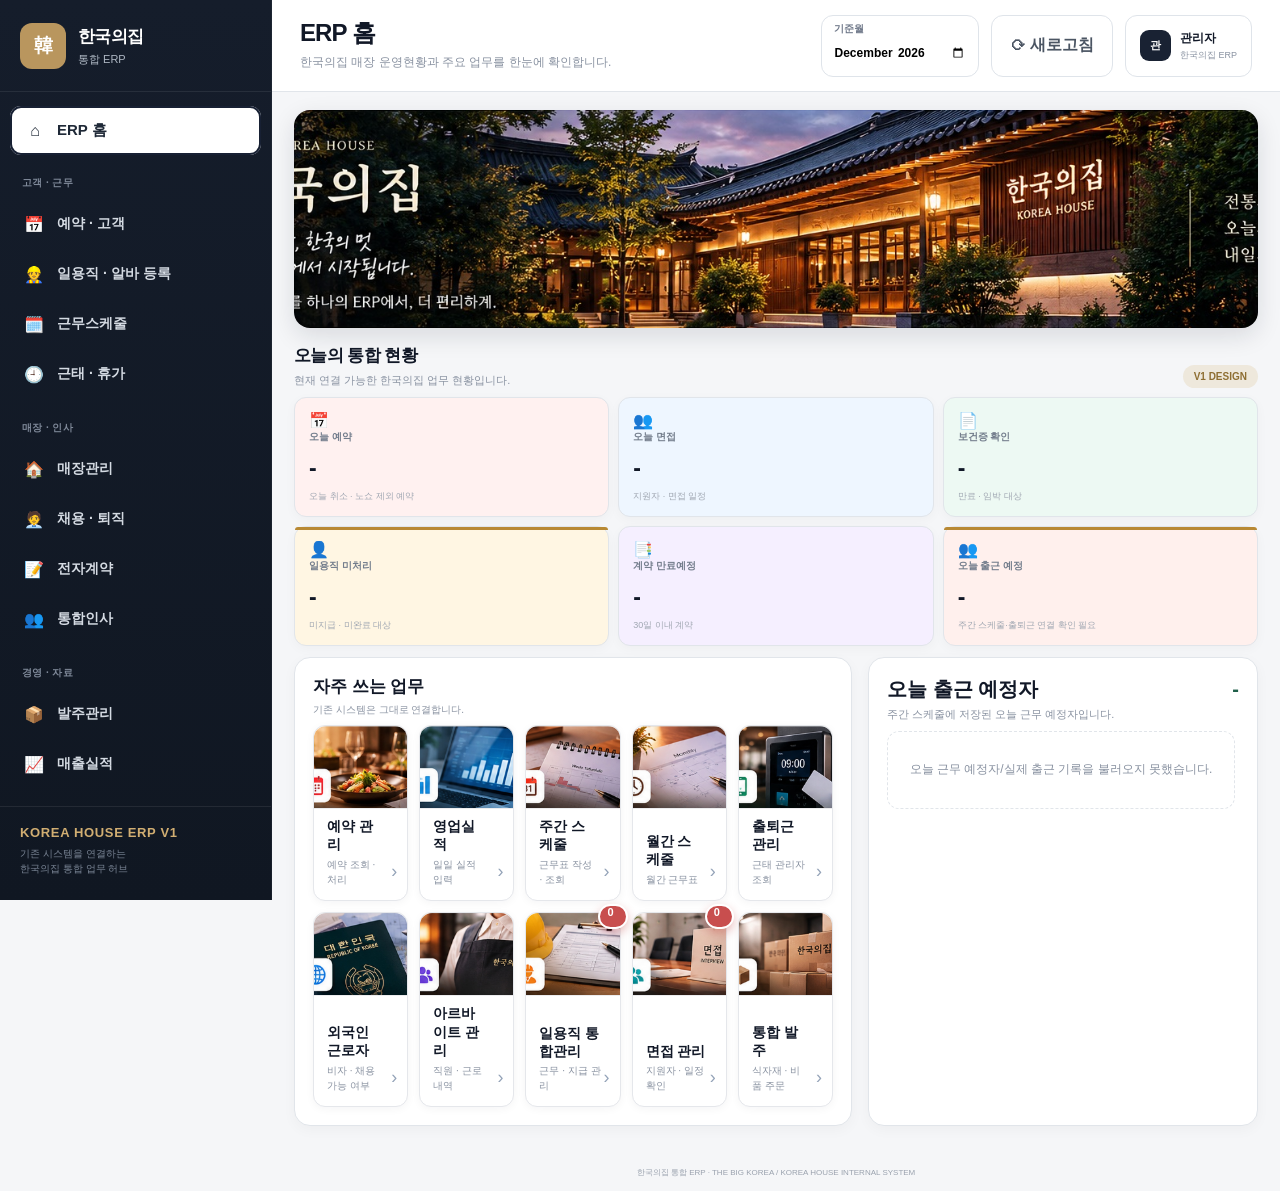
==== commit a4ac67de: "통합현황 및 출근예정자 아이콘 추가" ====
--- a/index.html
+++ b/index.html
@@ -5,7 +5,7 @@
   <meta name="viewport" content="width=device-width, initial-scale=1">
   <meta name="theme-color" content="#111827">
   <title>한국의집 통합 ERP</title>
-  <link rel="stylesheet" href="style.css?v=13">
+  <link rel="stylesheet" href="style.css?v=14">
 </head>
 <body>
 <div class="app">
@@ -88,6 +88,7 @@
                onclick="openStatusDetail('https://script.google.com/macros/s/AKfycbztW1jBJBIF9QxsXhJMmXfb24w1bPZCQbIormWPiEyiRIx2stbS3YmUABpbc4PtWnZ8/exec')"
                onkeydown="openStatusDetailByKey(event,'https://script.google.com/macros/s/AKfycbztW1jBJBIF9QxsXhJMmXfb24w1bPZCQbIormWPiEyiRIx2stbS3YmUABpbc4PtWnZ8/exec')"
                title="오늘 예약 상세내역 보기" style="cursor:pointer">
+            <div class="status-icon" aria-hidden="true">📅</div>
             <div class="status-label">오늘 예약</div>
             <div class="status-value" id="statusReservation">-</div>
             <div class="status-desc">오늘 취소 · 노쇼 제외 예약</div>
@@ -96,6 +97,7 @@
                onclick="openStatusDetail('https://thebigkorea.github.io/koreahouse-intranet/applicant-admin.html')"
                onkeydown="openStatusDetailByKey(event,'https://thebigkorea.github.io/koreahouse-intranet/applicant-admin.html')"
                title="오늘 면접 상세내역 보기" style="cursor:pointer">
+            <div class="status-icon" aria-hidden="true">👥</div>
             <div class="status-label">오늘 면접</div>
             <div class="status-value" id="statusInterview">-</div>
             <div class="status-desc">지원자 · 면접 일정</div>
@@ -104,6 +106,7 @@
                onclick="openStatusDetail('https://thebigkorea.github.io/koreahouse-intranet/health-cert.html')"
                onkeydown="openStatusDetailByKey(event,'https://thebigkorea.github.io/koreahouse-intranet/health-cert.html')"
                title="보건증 상세내역 보기" style="cursor:pointer">
+            <div class="status-icon" aria-hidden="true">📄</div>
             <div class="status-label">보건증 확인</div>
             <div class="status-value" id="statusHealth">-</div>
             <div class="status-desc">만료 · 임박 대상</div>
@@ -112,6 +115,7 @@
                onclick="openStatusDetail('https://thebigkorea.github.io/thebigkorea-hq/daily-worker.html')"
                onkeydown="openStatusDetailByKey(event,'https://thebigkorea.github.io/thebigkorea-hq/daily-worker.html')"
                title="일용직 미처리 상세내역 보기" style="cursor:pointer">
+            <div class="status-icon" aria-hidden="true">👤</div>
             <div class="status-label">일용직 미처리</div>
             <div class="status-value" id="statusDaily">-</div>
             <div class="status-desc">미지급 · 미완료 대상</div>
@@ -120,6 +124,7 @@
                onclick="openStatusDetail('https://thebigkorea.github.io/thebigkorea-hq/contract-admin.html')"
                onkeydown="openStatusDetailByKey(event,'https://thebigkorea.github.io/thebigkorea-hq/contract-admin.html')"
                title="계약 만료예정 상세내역 보기" style="cursor:pointer">
+            <div class="status-icon" aria-hidden="true">📑</div>
             <div class="status-label">계약 만료예정</div>
             <div class="status-value" id="statusContract">-</div>
             <div class="status-desc">30일 이내 계약</div>
@@ -129,6 +134,7 @@
                onkeydown="openStatusDetailByKey(event,'https://thebigkorea.github.io/koreahouse-weekly-schedule/')"
                title="오늘 주간 근무표 보기"
                style="cursor:pointer">
+            <div class="status-icon" aria-hidden="true">👥</div>
             <div class="status-label">오늘 출근 예정</div>
             <div class="status-value" id="statusAttendance">-</div>
             <div class="status-desc" id="statusAttendanceDesc">주간 근무표 불러오는 중</div>
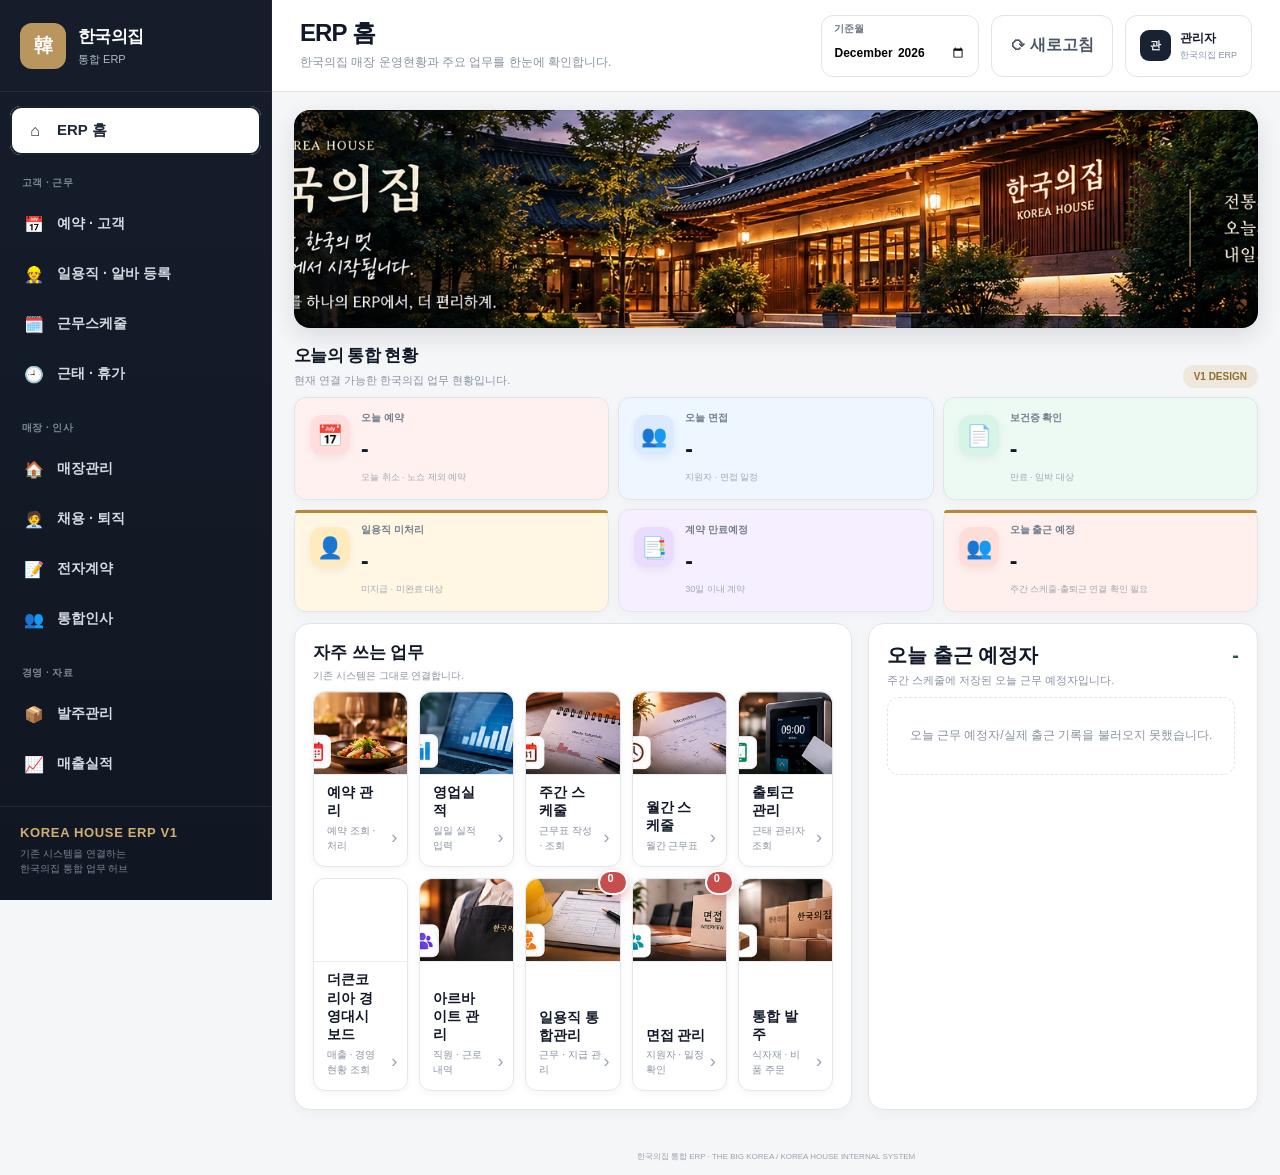
==== commit 3d779b24: "더큰코리아 경영대시보드 카드 추가" ====
--- a/index.html
+++ b/index.html
@@ -5,7 +5,7 @@
   <meta name="viewport" content="width=device-width, initial-scale=1">
   <meta name="theme-color" content="#111827">
   <title>한국의집 통합 ERP</title>
-  <link rel="stylesheet" href="style.css?v=14">
+  <link rel="stylesheet" href="style.css?v=15">
 </head>
 <body>
 <div class="app">
@@ -157,7 +157,7 @@
               </a>
               <a class="quick quick-attendance" href="#" onclick="openAttendanceManage();return false"><span><strong>출퇴근 관리</strong><small>근태 관리자 조회</small></span>
               </a>
-              <a class="quick quick-foreign" target="_blank" href="https://thebigkorea.github.io/thebigkorea-hq/foreign-worker-visa.html"><span><strong>외국인 근로자</strong><small>비자 · 채용 가능 여부</small></span>
+              <a class="quick quick-management-dashboard" target="_blank" href="https://script.google.com/macros/s/AKfycbzX4BEypYJv6h-5FZBTCFx1iJfHk-3DPBIHO9yRJfUmdXyy6xATo7vGnjG_T1swabh7XQ/exec"><span><strong>더큰코리아 경영대시보드</strong><small>매출 · 경영현황 조회</small></span>
               </a>
               <a class="quick quick-parttime" target="_blank" href="https://script.google.com/macros/s/AKfycbxvr3itmxIu-yO8yzKkcN0EcBH9TY41f4-E_jVIrCeGn8BxSmuAbmARlV9cXKGAN-aPRA/exec"><span><strong>아르바이트 관리</strong><small>직원 · 근로내역</small></span>
               </a>
--- a/style.css
+++ b/style.css
@@ -853,3 +853,87 @@
     padding:6px 9px !important;
   }
 }
+
+
+/* =========================================================
+   V14 STATUS + ATTENDANCE ICONS - 2026-09-17
+   통합현황 카드 아이콘 / 출근예정자 원형 이니셜 아이콘
+   ========================================================= */
+.status-card{
+  padding-left:66px !important;
+}
+.status-icon{
+  position:absolute;
+  left:15px;
+  top:17px;
+  width:40px;
+  height:40px;
+  border-radius:12px;
+  display:grid;
+  place-items:center;
+  font-size:21px;
+  line-height:1;
+  background:rgba(255,255,255,.72);
+  box-shadow:0 3px 10px rgba(17,24,39,.06);
+}
+.status-grid .status-card:nth-child(1) .status-icon{background:#ffdedd}
+.status-grid .status-card:nth-child(2) .status-icon{background:#dceaff}
+.status-grid .status-card:nth-child(3) .status-icon{background:#d8f4e6}
+.status-grid .status-card:nth-child(4) .status-icon{background:#ffebbd}
+.status-grid .status-card:nth-child(5) .status-icon{background:#e9dcff}
+.status-grid .status-card:nth-child(6) .status-icon{background:#ffdeda}
+
+.attendance-person-main{
+  min-width:0;
+  display:flex;
+  align-items:center;
+  gap:10px;
+  flex:1 1 auto;
+}
+.attendance-avatar{
+  width:34px;
+  height:34px;
+  flex:0 0 34px;
+  border-radius:50%;
+  display:grid;
+  place-items:center;
+  font-size:12px;
+  font-weight:900;
+  color:#fff;
+  box-shadow:0 2px 7px rgba(17,24,39,.10);
+}
+.attendance-avatar.role-hall{background:#79c96b}
+.attendance-avatar.role-kitchen{background:#27c5bd}
+.attendance-avatar.role-prep{background:#3788e8}
+.attendance-avatar.role-exit{background:#7758df}
+.attendance-avatar.role-wash{background:#4056c7}
+.attendance-avatar.unexpected{background:#d45a52}
+
+@media(max-width:650px){
+  .status-card{padding:13px 11px 13px 54px !important}
+  .status-icon{
+    left:10px;
+    top:13px;
+    width:34px;
+    height:34px;
+    border-radius:10px;
+    font-size:18px;
+  }
+  .attendance-avatar{
+    width:31px;
+    height:31px;
+    flex-basis:31px;
+    font-size:11px;
+  }
+}
+/* ===== 더큰코리아 경영대시보드 카드 이미지 ===== */
+.quick-management-dashboard{
+  background-image:
+    linear-gradient(180deg, rgba(8,20,40,.06) 0%, rgba(8,20,40,.18) 100%),
+    url("https://images.unsplash.com/photo-1551288049-bebda4e38f71?auto=format&fit=crop&w=900&q=82");
+  background-size: cover;
+  background-position: center;
+}
+.quick-management-dashboard::before{
+  content:"📊";
+}
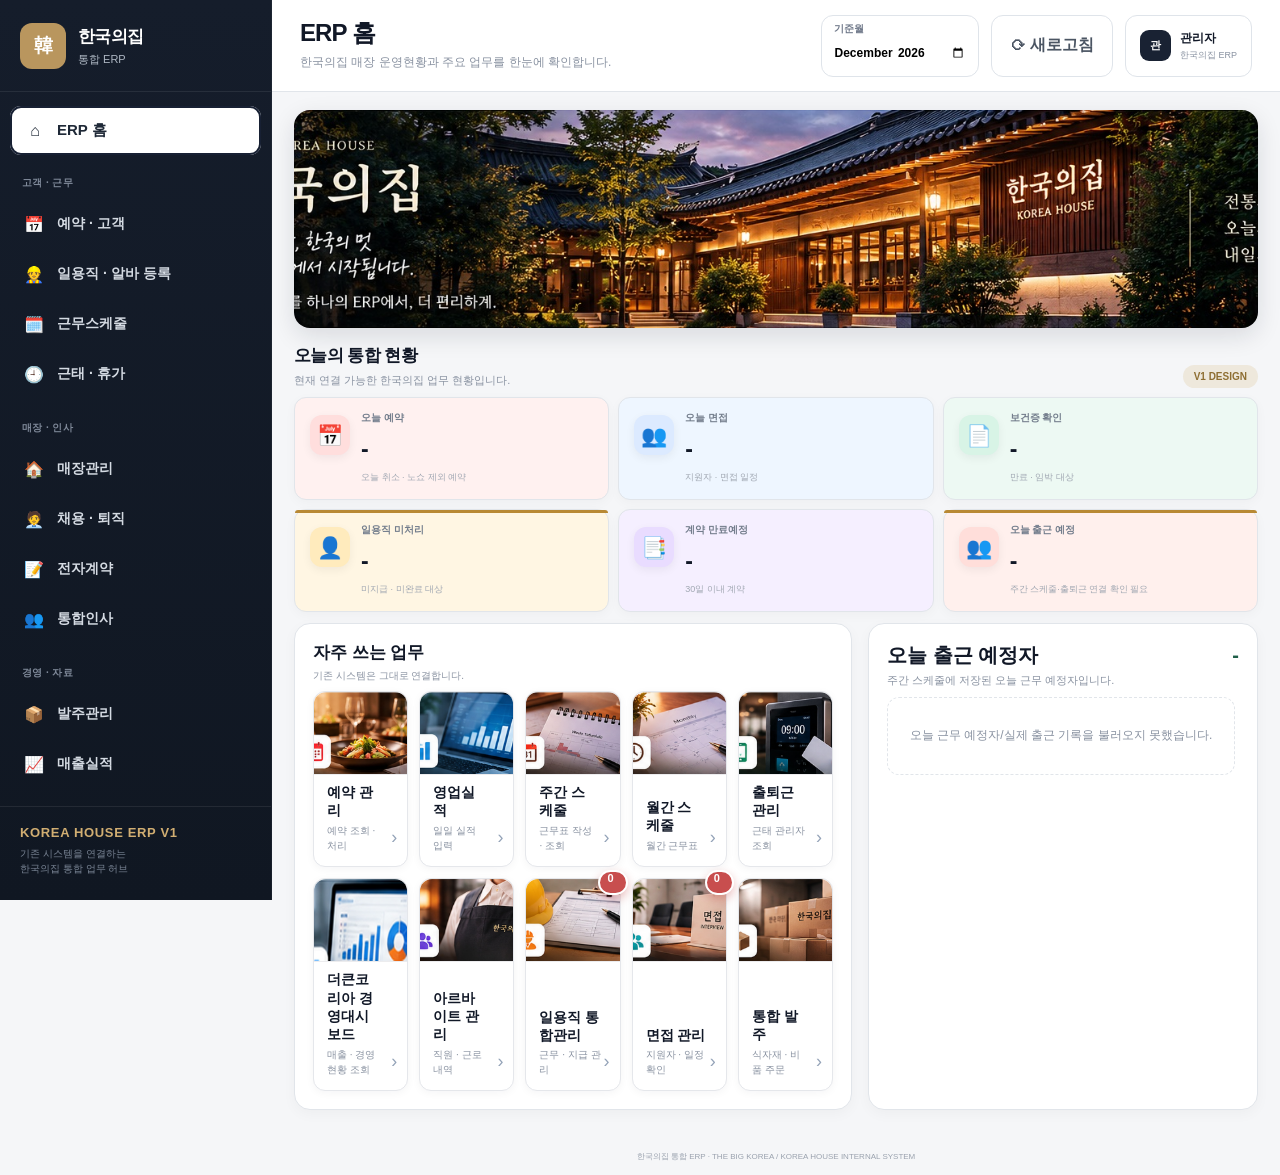
==== commit c812014b: "경영대시보드 카드 이미지 적용" ====
--- a/index.html
+++ b/index.html
@@ -5,7 +5,7 @@
   <meta name="viewport" content="width=device-width, initial-scale=1">
   <meta name="theme-color" content="#111827">
   <title>한국의집 통합 ERP</title>
-  <link rel="stylesheet" href="style.css?v=15">
+  <link rel="stylesheet" href="style.css?v=16">
 </head>
 <body>
 <div class="app">
--- a/style.css
+++ b/style.css
@@ -926,14 +926,11 @@
     font-size:11px;
   }
 }
-/* ===== 더큰코리아 경영대시보드 카드 이미지 ===== */
-.quick-management-dashboard{
-  background-image:
-    linear-gradient(180deg, rgba(8,20,40,.06) 0%, rgba(8,20,40,.18) 100%),
-    url("https://images.unsplash.com/photo-1551288049-bebda4e38f71?auto=format&fit=crop&w=900&q=82");
-  background-size: cover;
-  background-position: center;
-}
+
+/* ===== 더큰코리아 경영대시보드 카드 이미지 V16 ===== */
 .quick-management-dashboard::before{
-  content:"📊";
-}
+  background-image:url("assets/quick-management-dashboard.jpg") !important;
+  background-position:center center !important;
+  background-size:cover !important;
+  background-repeat:no-repeat !important;
+}
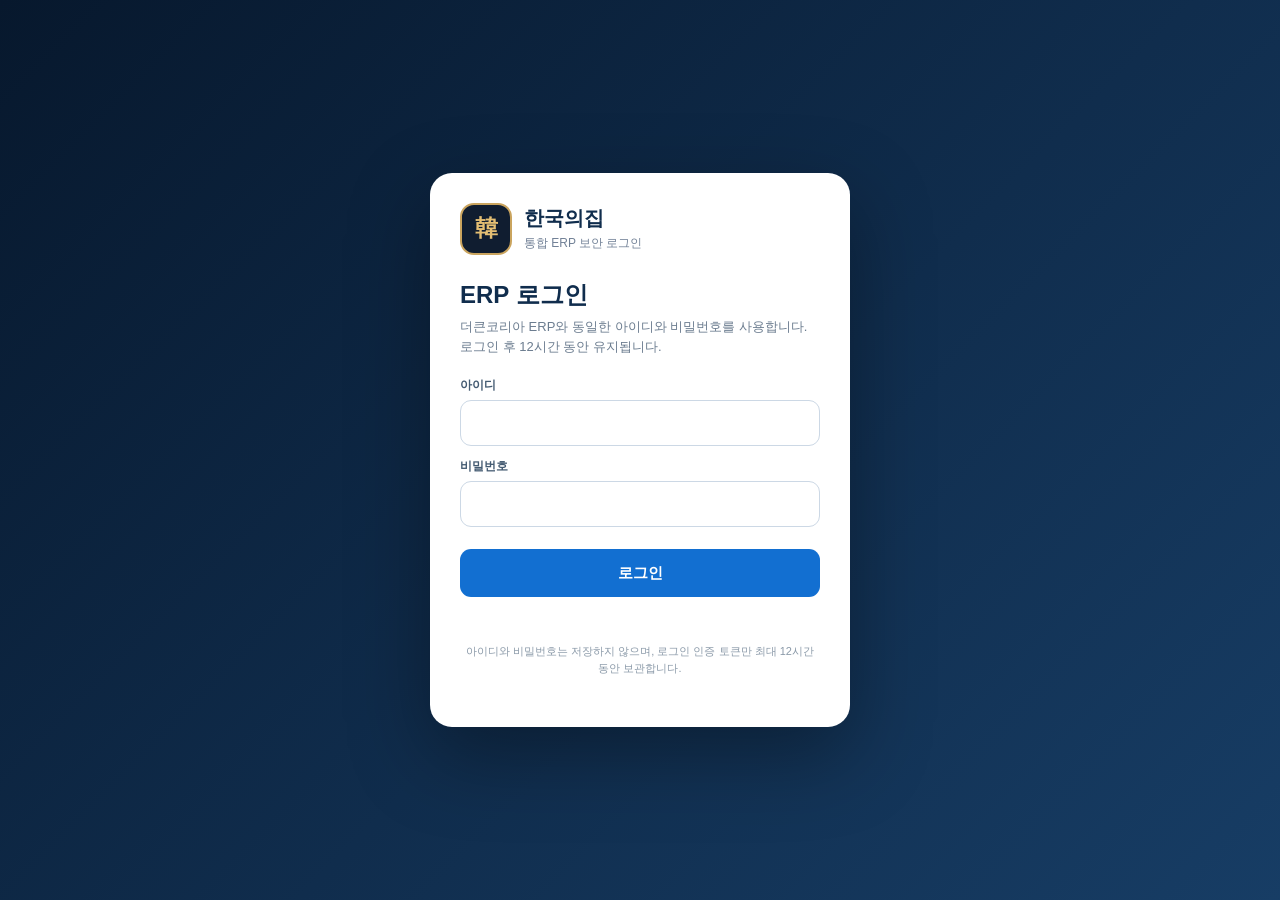
==== commit 00270ec5: "한국의집 ERP 공통 로그인 적용" ====
--- a/index.html
+++ b/index.html
@@ -5,9 +5,71 @@
   <meta name="viewport" content="width=device-width, initial-scale=1">
   <meta name="theme-color" content="#111827">
   <title>한국의집 통합 ERP</title>
-  <link rel="stylesheet" href="style.css?v=16">
+  <link rel="stylesheet" href="style.css?v=17">
+
+  <!-- 한국의집 ERP 공통 로그인 -->
+  <style>
+    html.erp-auth-pending body{overflow:hidden;}
+    html.erp-auth-pending .app{display:none !important;}
+    #erpLoginGate{position:fixed;inset:0;z-index:2147483647;display:flex;align-items:center;justify-content:center;padding:20px;background:linear-gradient(135deg,#07182d,#102d4d 55%,#173d65);font-family:inherit;}
+    #erpLoginGate[hidden]{display:none !important;}
+    .erp-login-card{width:min(420px,94vw);background:#fff;border-radius:22px;padding:30px;box-shadow:0 28px 80px rgba(0,0,0,.34);box-sizing:border-box;}
+    .erp-login-brand{display:flex;align-items:center;gap:12px;margin-bottom:24px;}
+    .erp-login-logo{width:52px;height:52px;border-radius:14px;display:grid;place-items:center;background:#101d30;color:#e5bf73;border:2px solid #caa45e;font:800 23px serif;}
+    .erp-login-brand strong{display:block;font-size:20px;color:#102d4d;}
+    .erp-login-brand span{display:block;margin-top:3px;font-size:12px;color:#718096;}
+    .erp-login-card h2{margin:0 0 6px;font-size:24px;color:#102d4d;}
+    .erp-login-card>p{margin:0 0 20px;color:#6b7c8f;font-size:13px;line-height:1.55;}
+    .erp-login-field{display:block;margin:12px 0;}
+    .erp-login-field span{display:block;margin-bottom:6px;font-size:12px;font-weight:800;color:#445b72;}
+    .erp-login-field input{width:100%;height:46px;padding:0 13px;border:1px solid #ccd8e5;border-radius:11px;box-sizing:border-box;font-size:15px;outline:none;}
+    .erp-login-field input:focus{border-color:#2678d8;box-shadow:0 0 0 3px rgba(38,120,216,.12);}
+    #erpLoginButton{width:100%;height:48px;margin-top:10px;border:0;border-radius:11px;background:#126fd1;color:#fff;font-weight:900;font-size:15px;cursor:pointer;}
+    #erpLoginButton:disabled{opacity:.6;cursor:wait;}
+    #erpLoginMessage{min-height:20px;margin:12px 0 0;font-size:12px;color:#c62828;text-align:center;}
+    .erp-login-note{margin-top:14px !important;font-size:11px !important;text-align:center;color:#8a99a8 !important;}
+    #erpLogoutButton{height:38px;padding:0 13px;border:1px solid #d6e1ec;border-radius:10px;background:#fff;color:#435b73;font-weight:800;cursor:pointer;}
+    #erpAuthLoading{position:fixed;inset:0;z-index:2147483647;display:none;align-items:center;justify-content:center;background:linear-gradient(135deg,#07182d,#102d4d 55%,#173d65);font-family:inherit;}
+    html.erp-auth-checking #erpAuthLoading{display:flex;}
+    html.erp-auth-checking #erpLoginGate{display:none !important;}
+    html.erp-auth-checking .app{display:none !important;}
+    .erp-auth-loading-card{width:min(360px,88vw);padding:32px 24px;text-align:center;color:#fff;}
+    .erp-auth-loading-logo{width:62px;height:62px;margin:0 auto 18px;border-radius:17px;display:grid;place-items:center;background:#101d30;color:#e5bf73;border:2px solid #caa45e;font:800 25px serif;box-shadow:0 14px 36px rgba(0,0,0,.25);}
+    .erp-auth-spinner{width:30px;height:30px;margin:0 auto 16px;border:3px solid rgba(255,255,255,.22);border-top-color:#fff;border-radius:50%;animation:erpAuthSpin .8s linear infinite;}
+    .erp-auth-loading-card strong{display:block;font-size:18px;margin-bottom:7px;}
+    .erp-auth-loading-card span{font-size:12px;color:#b9c8d8;}
+    @keyframes erpAuthSpin{to{transform:rotate(360deg);}}
+  </style>
+  <script>
+    (function(){
+      const token=localStorage.getItem("thebigkorea_erp_session");
+      const expiresAt=Number(localStorage.getItem("thebigkorea_erp_session_expires")||0);
+      document.documentElement.classList.add(token && expiresAt && Date.now()<expiresAt ? "erp-auth-checking" : "erp-auth-pending");
+    })();
+  </script>
 </head>
 <body>
+  <div id="erpAuthLoading" aria-live="polite">
+    <div class="erp-auth-loading-card">
+      <div class="erp-auth-loading-logo">韓</div>
+      <div class="erp-auth-spinner"></div>
+      <strong>한국의집 ERP</strong>
+      <span>로그인 상태를 확인하고 있습니다.</span>
+    </div>
+  </div>
+  <div id="erpLoginGate" role="dialog" aria-modal="true" aria-labelledby="erpLoginTitle">
+    <form class="erp-login-card" id="erpLoginForm" autocomplete="off">
+      <div class="erp-login-brand"><div class="erp-login-logo">韓</div><div><strong>한국의집</strong><span>통합 ERP 보안 로그인</span></div></div>
+      <h2 id="erpLoginTitle">ERP 로그인</h2>
+      <p>더큰코리아 ERP와 동일한 아이디와 비밀번호를 사용합니다. 로그인 후 12시간 동안 유지됩니다.</p>
+      <label class="erp-login-field"><span>아이디</span><input id="erpLoginId" name="erp_login_id" type="text" autocomplete="off" autocapitalize="none" spellcheck="false" required></label>
+      <label class="erp-login-field"><span>비밀번호</span><input id="erpLoginPassword" name="erp_login_password" type="password" autocomplete="new-password" required></label>
+      <button id="erpLoginButton" type="submit">로그인</button>
+      <div id="erpLoginMessage" aria-live="polite"></div>
+      <p class="erp-login-note">아이디와 비밀번호는 저장하지 않으며, 로그인 인증 토큰만 최대 12시간 동안 보관합니다.</p>
+    </form>
+  </div>
+
 <div class="app">
   <aside class="sidebar">
     <div class="brand">
@@ -52,6 +114,7 @@
       </div>
 
       <div class="top-actions">
+        <button id="erpLogoutButton" type="button" hidden>로그아웃</button>
         <div class="month-box">
           <div class="label">기준월</div>
           <input class="month-input" type="month" id="baseMonth">
@@ -121,8 +184,8 @@
             <div class="status-desc">미지급 · 미완료 대상</div>
           </div>
           <div class="status-card" role="button" tabindex="0"
-               onclick="openStatusDetail('https://thebigkorea.github.io/thebigkorea-hq/contract-admin.html')"
-               onkeydown="openStatusDetailByKey(event,'https://thebigkorea.github.io/thebigkorea-hq/contract-admin.html')"
+               onclick="openContractExpireModal()"
+               onkeydown="openContractExpireModalByKey(event)"
                title="계약 만료예정 상세내역 보기" style="cursor:pointer">
             <div class="status-icon" aria-hidden="true">📑</div>
             <div class="status-label">계약 만료예정</div>
@@ -331,6 +394,28 @@
         </div>
       </section>
     </main>
+
+      <!-- 계약 만료예정 상세 팝업 -->
+      <div class="contract-expire-modal" id="contractExpireModal" hidden>
+        <div class="contract-expire-backdrop" onclick="closeContractExpireModal()"></div>
+        <section class="contract-expire-dialog" role="dialog" aria-modal="true" aria-labelledby="contractExpireModalTitle">
+          <div class="contract-expire-head">
+            <div>
+              <span class="contract-expire-kicker">CONTRACT ALERT</span>
+              <h3 id="contractExpireModalTitle">계약 만료예정</h3>
+              <p>오늘부터 30일 이내 종료되는 기존 REG 계약과 신규 통합계약입니다.</p>
+            </div>
+            <button type="button" class="contract-expire-close" onclick="closeContractExpireModal()" aria-label="닫기">×</button>
+          </div>
+          <div class="contract-expire-summary">
+            <strong id="contractExpireModalCount">0건</strong>
+            <span>30일 이내 만료</span>
+          </div>
+          <div class="contract-expire-list" id="contractExpireList">
+            <div class="contract-expire-empty">계약 정보를 불러오는 중입니다.</div>
+          </div>
+        </section>
+      </div>
 
     <footer>한국의집 통합 ERP · THE BIG KOREA / KOREA HOUSE INTERNAL SYSTEM</footer>
   </div>
@@ -370,7 +455,8 @@
       if (moduleGrid && module) moduleGrid.appendChild(module);
     });
   </script>
-  <script src="script.js?v=10"></script>
+  <script src="erp-auth.js?v=1"></script>
+  <script src="script.js?v=12"></script>
   <script>
     /* ===== 기존 한국의집 업무 포털 주소 기준 강제 보정 ===== */
     function erpSecureOpen(message, url) {
--- a/style.css
+++ b/style.css
@@ -934,3 +934,85 @@
   background-size:cover !important;
   background-repeat:no-repeat !important;
 }
+
+
+/* ===== 계약 만료예정 상세 팝업 V17 ===== */
+body.contract-modal-open{overflow:hidden}
+.contract-expire-modal{
+  position:fixed;inset:0;z-index:2000;
+  display:grid;place-items:center;padding:22px;
+}
+.contract-expire-modal[hidden]{display:none !important}
+.contract-expire-backdrop{
+  position:absolute;inset:0;background:rgba(15,23,42,.52);
+  backdrop-filter:blur(3px);
+}
+.contract-expire-dialog{
+  position:relative;z-index:1;width:min(760px,100%);
+  max-height:min(760px,88vh);overflow:hidden;
+  background:#fff;border-radius:20px;
+  box-shadow:0 28px 80px rgba(15,23,42,.28);
+  display:flex;flex-direction:column;
+}
+.contract-expire-head{
+  display:flex;justify-content:space-between;gap:20px;
+  padding:24px 26px 18px;border-bottom:1px solid #e7eaf0;
+}
+.contract-expire-kicker{
+  display:block;margin-bottom:7px;color:#9a7539;
+  font-size:10px;font-weight:900;letter-spacing:.12em;
+}
+.contract-expire-head h3{margin:0;font-size:23px;letter-spacing:-.04em}
+.contract-expire-head p{margin:7px 0 0;color:#8992a1;font-size:11px;line-height:1.5}
+.contract-expire-close{
+  flex:0 0 auto;width:38px;height:38px;border:0;border-radius:10px;
+  background:#f1f3f6;color:#596273;font-size:25px;line-height:1;cursor:pointer;
+}
+.contract-expire-summary{
+  display:flex;align-items:baseline;gap:9px;
+  padding:16px 26px;background:#faf7f1;border-bottom:1px solid #eee7da;
+}
+.contract-expire-summary strong{font-size:24px;color:#9a6e27}
+.contract-expire-summary span{font-size:11px;color:#8a7350;font-weight:800}
+.contract-expire-list{
+  overflow:auto;padding:14px 18px 20px;
+  display:flex;flex-direction:column;gap:9px;
+}
+.contract-expire-item{
+  min-height:94px;padding:15px 16px;border:1px solid #e5e8ed;
+  border-radius:14px;background:#fff;
+  display:flex;align-items:center;justify-content:space-between;gap:18px;
+}
+.contract-expire-name-row{display:flex;align-items:center;gap:8px;flex-wrap:wrap}
+.contract-expire-name-row strong{font-size:15px}
+.contract-source{
+  display:inline-flex;align-items:center;min-height:22px;padding:0 8px;
+  border-radius:999px;font-size:9px;font-weight:900;
+}
+.contract-source.legacy{background:#f4eee2;color:#8b672d}
+.contract-source.new{background:#eaf0ff;color:#4b60b8}
+.contract-expire-meta{margin-top:7px;color:#6f7887;font-size:11px}
+.contract-expire-date{margin-top:5px;color:#343d4d;font-size:11px;font-weight:800}
+.contract-expire-side{
+  flex:0 0 auto;display:flex;flex-direction:column;align-items:flex-end;gap:8px;
+}
+.contract-dday{font-size:17px;color:#c04f4f}
+.contract-expire-link{
+  padding:7px 10px;border-radius:8px;background:#192233;color:#fff;
+  font-size:10px;font-weight:800;
+}
+.contract-expire-empty{
+  min-height:150px;border:1px dashed #d8dde5;border-radius:14px;
+  display:grid;place-items:center;text-align:center;padding:22px;
+  color:#8992a1;font-size:12px;background:#fafbfc;
+}
+@media(max-width:650px){
+  .contract-expire-modal{padding:12px}
+  .contract-expire-dialog{max-height:90vh;border-radius:16px}
+  .contract-expire-head{padding:19px 18px 15px}
+  .contract-expire-head h3{font-size:20px}
+  .contract-expire-summary{padding:13px 18px}
+  .contract-expire-list{padding:11px 12px 15px}
+  .contract-expire-item{align-items:flex-start;padding:13px}
+  .contract-expire-side{gap:7px}
+}
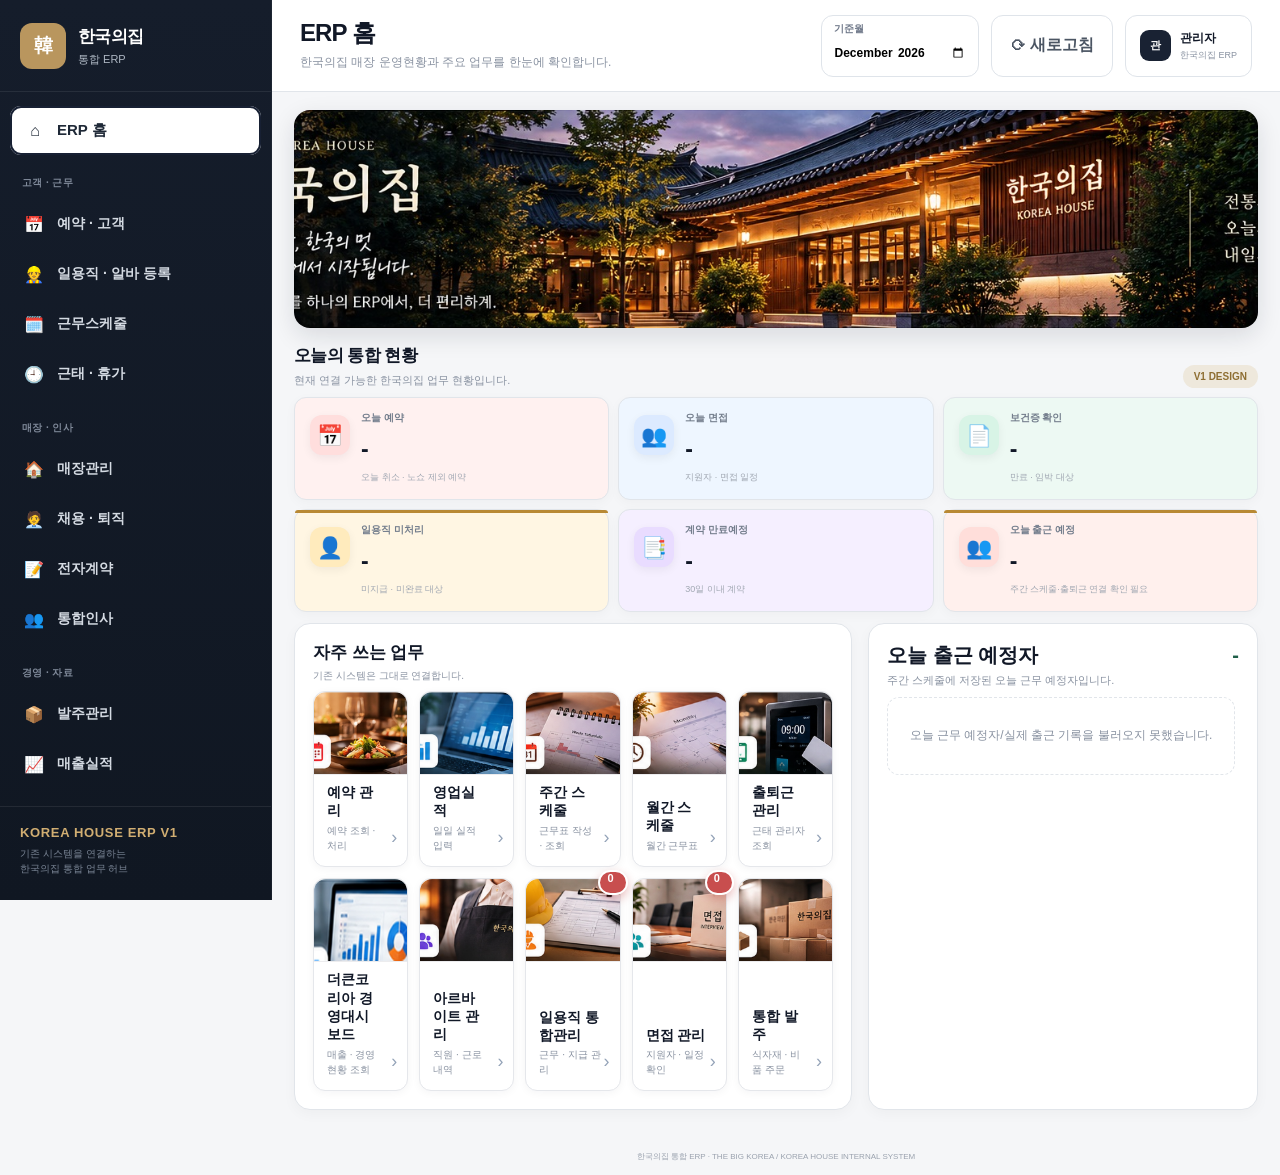
==== commit 79bd616a: "한국의집 ERP 보안 개선" ====
--- a/index.html
+++ b/index.html
@@ -6,70 +6,8 @@
   <meta name="theme-color" content="#111827">
   <title>한국의집 통합 ERP</title>
   <link rel="stylesheet" href="style.css?v=17">
-
-  <!-- 한국의집 ERP 공통 로그인 -->
-  <style>
-    html.erp-auth-pending body{overflow:hidden;}
-    html.erp-auth-pending .app{display:none !important;}
-    #erpLoginGate{position:fixed;inset:0;z-index:2147483647;display:flex;align-items:center;justify-content:center;padding:20px;background:linear-gradient(135deg,#07182d,#102d4d 55%,#173d65);font-family:inherit;}
-    #erpLoginGate[hidden]{display:none !important;}
-    .erp-login-card{width:min(420px,94vw);background:#fff;border-radius:22px;padding:30px;box-shadow:0 28px 80px rgba(0,0,0,.34);box-sizing:border-box;}
-    .erp-login-brand{display:flex;align-items:center;gap:12px;margin-bottom:24px;}
-    .erp-login-logo{width:52px;height:52px;border-radius:14px;display:grid;place-items:center;background:#101d30;color:#e5bf73;border:2px solid #caa45e;font:800 23px serif;}
-    .erp-login-brand strong{display:block;font-size:20px;color:#102d4d;}
-    .erp-login-brand span{display:block;margin-top:3px;font-size:12px;color:#718096;}
-    .erp-login-card h2{margin:0 0 6px;font-size:24px;color:#102d4d;}
-    .erp-login-card>p{margin:0 0 20px;color:#6b7c8f;font-size:13px;line-height:1.55;}
-    .erp-login-field{display:block;margin:12px 0;}
-    .erp-login-field span{display:block;margin-bottom:6px;font-size:12px;font-weight:800;color:#445b72;}
-    .erp-login-field input{width:100%;height:46px;padding:0 13px;border:1px solid #ccd8e5;border-radius:11px;box-sizing:border-box;font-size:15px;outline:none;}
-    .erp-login-field input:focus{border-color:#2678d8;box-shadow:0 0 0 3px rgba(38,120,216,.12);}
-    #erpLoginButton{width:100%;height:48px;margin-top:10px;border:0;border-radius:11px;background:#126fd1;color:#fff;font-weight:900;font-size:15px;cursor:pointer;}
-    #erpLoginButton:disabled{opacity:.6;cursor:wait;}
-    #erpLoginMessage{min-height:20px;margin:12px 0 0;font-size:12px;color:#c62828;text-align:center;}
-    .erp-login-note{margin-top:14px !important;font-size:11px !important;text-align:center;color:#8a99a8 !important;}
-    #erpLogoutButton{height:38px;padding:0 13px;border:1px solid #d6e1ec;border-radius:10px;background:#fff;color:#435b73;font-weight:800;cursor:pointer;}
-    #erpAuthLoading{position:fixed;inset:0;z-index:2147483647;display:none;align-items:center;justify-content:center;background:linear-gradient(135deg,#07182d,#102d4d 55%,#173d65);font-family:inherit;}
-    html.erp-auth-checking #erpAuthLoading{display:flex;}
-    html.erp-auth-checking #erpLoginGate{display:none !important;}
-    html.erp-auth-checking .app{display:none !important;}
-    .erp-auth-loading-card{width:min(360px,88vw);padding:32px 24px;text-align:center;color:#fff;}
-    .erp-auth-loading-logo{width:62px;height:62px;margin:0 auto 18px;border-radius:17px;display:grid;place-items:center;background:#101d30;color:#e5bf73;border:2px solid #caa45e;font:800 25px serif;box-shadow:0 14px 36px rgba(0,0,0,.25);}
-    .erp-auth-spinner{width:30px;height:30px;margin:0 auto 16px;border:3px solid rgba(255,255,255,.22);border-top-color:#fff;border-radius:50%;animation:erpAuthSpin .8s linear infinite;}
-    .erp-auth-loading-card strong{display:block;font-size:18px;margin-bottom:7px;}
-    .erp-auth-loading-card span{font-size:12px;color:#b9c8d8;}
-    @keyframes erpAuthSpin{to{transform:rotate(360deg);}}
-  </style>
-  <script>
-    (function(){
-      const token=localStorage.getItem("thebigkorea_erp_session");
-      const expiresAt=Number(localStorage.getItem("thebigkorea_erp_session_expires")||0);
-      document.documentElement.classList.add(token && expiresAt && Date.now()<expiresAt ? "erp-auth-checking" : "erp-auth-pending");
-    })();
-  </script>
 </head>
 <body>
-  <div id="erpAuthLoading" aria-live="polite">
-    <div class="erp-auth-loading-card">
-      <div class="erp-auth-loading-logo">韓</div>
-      <div class="erp-auth-spinner"></div>
-      <strong>한국의집 ERP</strong>
-      <span>로그인 상태를 확인하고 있습니다.</span>
-    </div>
-  </div>
-  <div id="erpLoginGate" role="dialog" aria-modal="true" aria-labelledby="erpLoginTitle">
-    <form class="erp-login-card" id="erpLoginForm" autocomplete="off">
-      <div class="erp-login-brand"><div class="erp-login-logo">韓</div><div><strong>한국의집</strong><span>통합 ERP 보안 로그인</span></div></div>
-      <h2 id="erpLoginTitle">ERP 로그인</h2>
-      <p>더큰코리아 ERP와 동일한 아이디와 비밀번호를 사용합니다. 로그인 후 12시간 동안 유지됩니다.</p>
-      <label class="erp-login-field"><span>아이디</span><input id="erpLoginId" name="erp_login_id" type="text" autocomplete="off" autocapitalize="none" spellcheck="false" required></label>
-      <label class="erp-login-field"><span>비밀번호</span><input id="erpLoginPassword" name="erp_login_password" type="password" autocomplete="new-password" required></label>
-      <button id="erpLoginButton" type="submit">로그인</button>
-      <div id="erpLoginMessage" aria-live="polite"></div>
-      <p class="erp-login-note">아이디와 비밀번호는 저장하지 않으며, 로그인 인증 토큰만 최대 12시간 동안 보관합니다.</p>
-    </form>
-  </div>
-
 <div class="app">
   <aside class="sidebar">
     <div class="brand">
@@ -114,7 +52,6 @@
       </div>
 
       <div class="top-actions">
-        <button id="erpLogoutButton" type="button" hidden>로그아웃</button>
         <div class="month-box">
           <div class="label">기준월</div>
           <input class="month-input" type="month" id="baseMonth">
@@ -455,20 +392,13 @@
       if (moduleGrid && module) moduleGrid.appendChild(module);
     });
   </script>
-  <script src="erp-auth.js?v=1"></script>
-  <script src="script.js?v=12"></script>
+  <script src="script.js?v=11"></script>
   <script>
     /* ===== 기존 한국의집 업무 포털 주소 기준 강제 보정 ===== */
     function erpSecureOpen(message, url) {
       if (typeof secureOpen === 'function') {
         return secureOpen(message, url);
       }
-      const pw = prompt(message);
-      if (pw === null) return;
-      if (pw !== '1234') {
-        alert('비밀번호가 올바르지 않습니다.');
-        return;
-      }
       window.open(url, '_blank', 'noopener,noreferrer');
     }
 
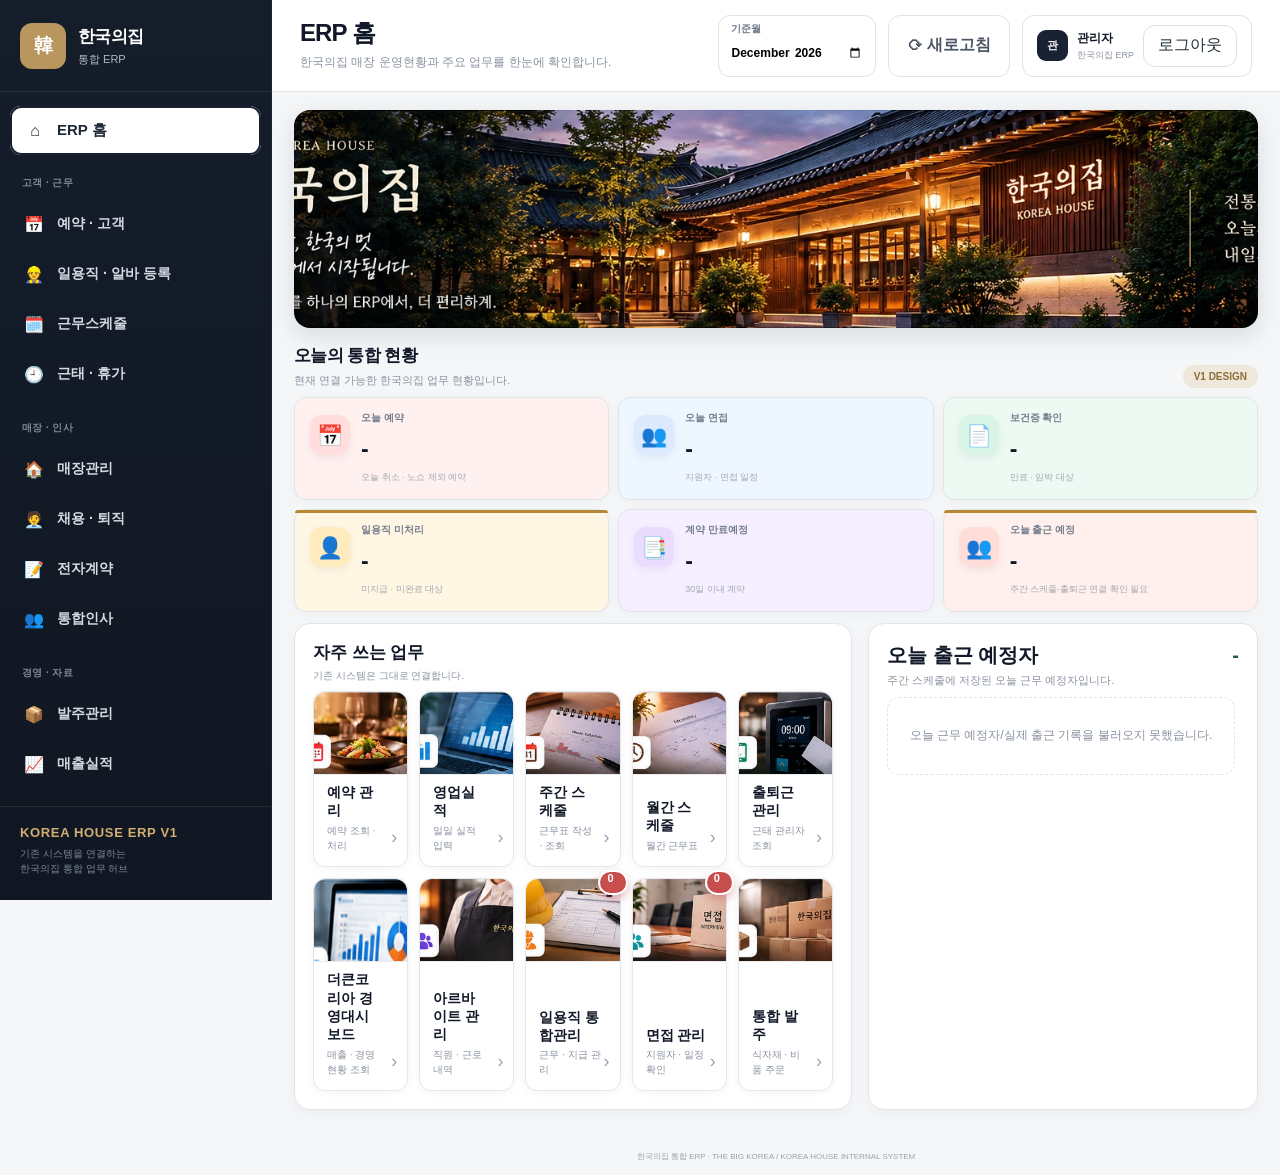
==== commit ae54bedf: "한국의집 ERP PC 모바일 로그아웃 버튼 수정" ====
--- a/index.html
+++ b/index.html
@@ -5,7 +5,7 @@
   <meta name="viewport" content="width=device-width, initial-scale=1">
   <meta name="theme-color" content="#111827">
   <title>한국의집 통합 ERP</title>
-  <link rel="stylesheet" href="style.css?v=17">
+  <link rel="stylesheet" href="style.css?v=18">
 </head>
 <body>
 <div class="app">
@@ -57,9 +57,10 @@
           <input class="month-input" type="month" id="baseMonth">
         </div>
         <button class="refresh" type="button" onclick="location.reload()">⟳ 새로고침</button>
-        <div class="admin-box">
+        <div class="admin-box admin-box-with-logout">
           <div class="admin-icon">관</div>
-          <div><strong>관리자</strong><small>한국의집 ERP</small></div>
+          <div class="admin-user-copy"><strong>관리자</strong><small>한국의집 ERP</small></div>
+          <button id="koreahouseLogoutButton" class="kh-logout-btn" type="button" onclick="event.stopPropagation();koreahouseLogout()">로그아웃</button>
         </div>
       </div>
     </header>
@@ -427,5 +428,15 @@
       erpSecureOpen('근로계약서 원장조회 비밀번호를 입력하세요.', 'https://docs.google.com/spreadsheets/d/1sSKno2C3Gnvx-FwfEru_rsP0QWzliWcVEQIKe9vXFqc/edit?gid=1591232369#gid=1591232369');
     }
   </script>
+
+  <script>
+    function koreahouseLogout(){
+      try {
+        localStorage.removeItem("thebigkorea_erp_session");
+        localStorage.removeItem("thebigkorea_erp_session_expires");
+      } catch(e) {}
+      window.location.href = "https://thebigkorea.github.io/thebigkorea-hq/";
+    }
+  </script>
 </body>
 </html>
--- a/style.css
+++ b/style.css
@@ -1016,3 +1016,21 @@
   .contract-expire-item{align-items:flex-start;padding:13px}
   .contract-expire-side{gap:7px}
 }
+
+
+/* ===== V18 한국의집 ERP 로그아웃 버튼 ===== */
+.kh-logout-btn{
+  height:42px;padding:0 14px;border:1px solid #d9e0e6;border-radius:12px;
+  background:#fff;color:#24333c;font:800 12px/1 inherit;white-space:nowrap;cursor:pointer;
+}
+.kh-logout-btn:hover{background:#f5f7f8;}
+@media(max-width:650px){
+  .top-actions{display:flex!important;align-items:center!important;gap:6px!important;}
+  .top-actions .admin-box{padding:0 5px!important;}
+  .kh-logout-btn{display:inline-flex!important;align-items:center;justify-content:center;height:40px!important;padding:0 10px!important;font-size:11px!important;border-radius:10px!important;}
+}
+@media(max-width:380px){
+  .admin-box>div:last-child{display:none!important;}
+  .kh-logout-btn{padding:0 8px!important;}
+}
+\n\n/* ===== V19 관리자 카드 내부 로그아웃 - PC/MOBILE 확실한 표시 ===== */\n.top-actions .admin-box.admin-box-with-logout{\n  display:flex!important;align-items:center!important;gap:9px!important;\n  padding:0 8px 0 10px!important;min-width:190px!important;\n}\n.admin-box-with-logout .admin-user-copy{min-width:64px;}\n.admin-box-with-logout .kh-logout-btn{\n  display:inline-flex!important;align-items:center!important;justify-content:center!important;\n  height:34px!important;margin-left:auto!important;padding:0 11px!important;\n  border:1px solid #d8dee7!important;border-radius:9px!important;\n  background:#f6f8fb!important;color:#263445!important;font-size:11px!important;font-weight:900!important;\n  white-space:nowrap!important;cursor:pointer!important;flex:0 0 auto!important;\n}\n.admin-box-with-logout .kh-logout-btn:hover{background:#edf1f5!important;}\n@media(max-width:650px){\n  .top-actions .admin-box.admin-box-with-logout{\n    min-width:0!important;width:auto!important;height:44px!important;padding:0 5px!important;gap:5px!important;\n    border:0!important;background:transparent!important;\n  }\n  .admin-box-with-logout .admin-icon{width:34px!important;height:34px!important;flex:0 0 34px!important;}\n  .admin-box-with-logout .admin-user-copy{display:none!important;}\n  .admin-box-with-logout .kh-logout-btn{height:36px!important;padding:0 9px!important;font-size:11px!important;}\n}\n
